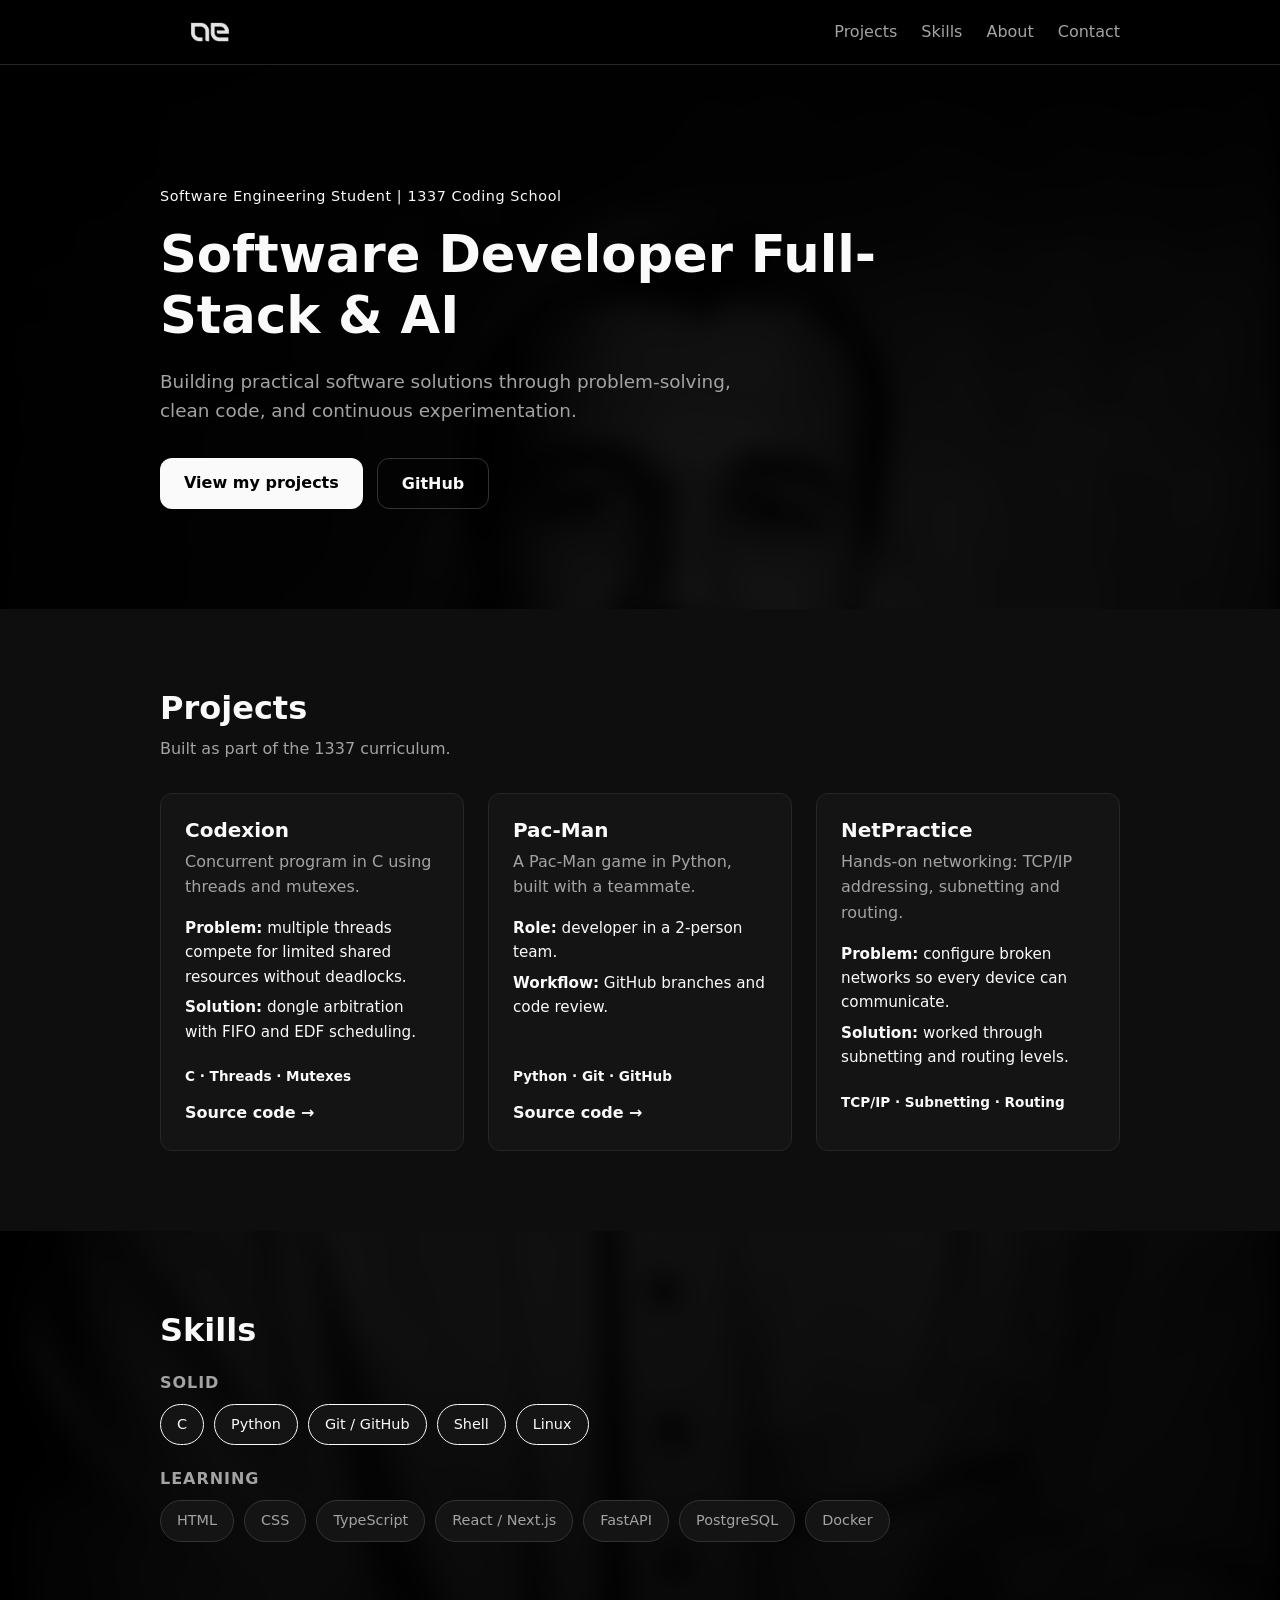
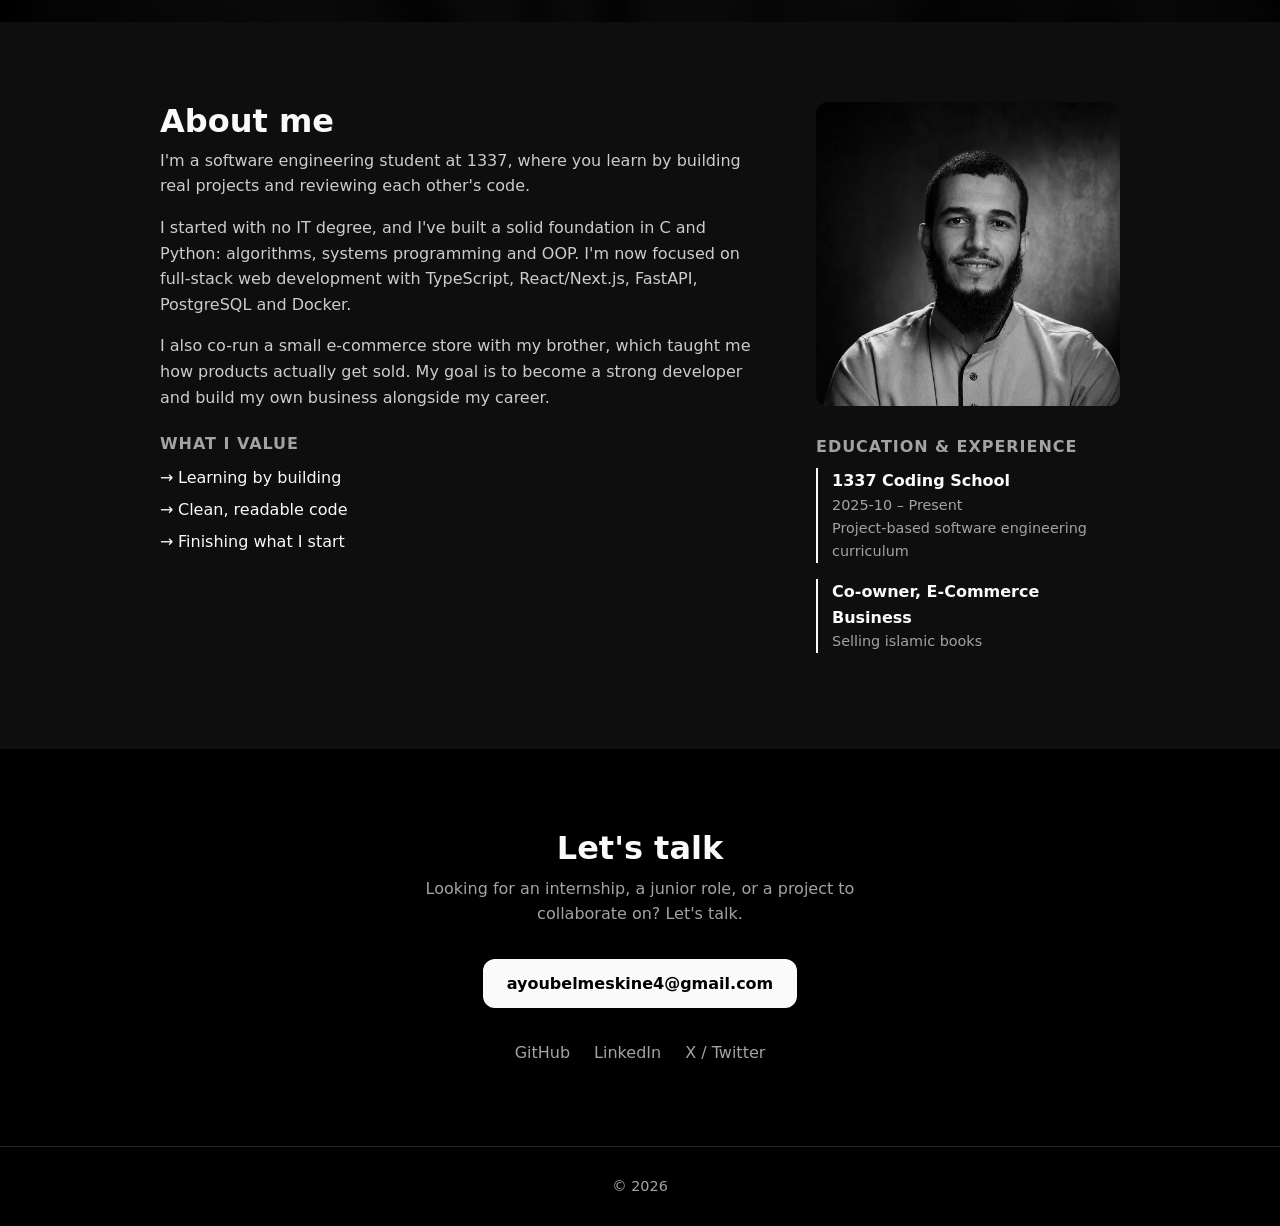
==== index.html @ e161e738 "Rename home.html to index.html" ====
<!DOCTYPE html>
<html lang="en">
<head>
  <meta charset="UTF-8">
  <meta name="viewport" content="width=device-width, initial-scale=1.0">
  <title>Ayoub Elmeskine | Software Engineering Student</title>
  <meta name="description" content="Portfolio of Ayoub Elmeskine, software engineering student at 42 (1337 Benguerir), moving into full-stack web development.">
  <link rel="stylesheet" href="style.css">
</head>
<body>

  <header class="site-header">
    <nav class="nav container">
      <a href="#hero" class="logo">
        <img src="logo.png" alt="Ayoub Elmeskine logo">
      </a>
      <ul class="nav-links">
        <li><a href="#projects">Projects</a></li>
        <li><a href="#skills">Skills</a></li>
        <li><a href="#about">About</a></li>
        <li><a href="#contact">Contact</a></li>
      </ul>
    </nav>
  </header>

  <main>

    <section id="hero" class="hero">
      <div class="container hero-text">
        <p class="eyebrow">Software Engineering Student | 1337 Coding School</p>
        <h1>Software Developer Full-Stack & AI</h1>
        <p class="lead">
          Building practical software solutions
          through problem-solving, clean code, and continuous experimentation.
        </p>
        <div class="buttons">
          <a href="#projects" class="btn btn-primary">View my projects</a>
          <a href="https://github.com/elmeskineayoub" class="btn btn-secondary" target="_blank" rel="noopener">GitHub</a>
        </div>
      </div>
    </section>

    <section id="projects" class="section">
      <div class="container">
        <h2>Projects</h2>
        <p class="section-intro">Built as part of the 1337 curriculum.</p>

        <div class="cards">

          <article class="card">
            <h3>Codexion</h3>
            <p class="tagline">Concurrent program in C using threads and mutexes.</p>
            <ul class="card-list">
              <li><strong>Problem:</strong> multiple threads compete for limited shared resources without deadlocks.</li>
              <li><strong>Solution:</strong> dongle arbitration with FIFO and EDF scheduling.</li>
            </ul>
            <p class="tech">C · Threads · Mutexes</p>
            <a href="https://github.com/elmeskineayoub" class="card-link" target="_blank" rel="noopener">Source code →</a>
          </article>

          <article class="card">
            <h3>Pac-Man</h3>
            <p class="tagline">A Pac-Man game in Python, built with a teammate.</p>
            <ul class="card-list">
              <li><strong>Role:</strong> developer in a 2-person team.</li>
              <li><strong>Workflow:</strong> GitHub branches and code review.</li>
            </ul>
            <p class="tech">Python · Git · GitHub</p>
            <a href="https://github.com/elmeskineayoub" class="card-link" target="_blank" rel="noopener">Source code →</a>
          </article>

          <article class="card">
            <h3>NetPractice</h3>
            <p class="tagline">Hands-on networking: TCP/IP addressing, subnetting and routing.</p>
            <ul class="card-list">
              <li><strong>Problem:</strong> configure broken networks so every device can communicate.</li>
              <li><strong>Solution:</strong> worked through subnetting and routing levels.</li>
            </ul>
            <p class="tech">TCP/IP · Subnetting · Routing</p>
          </article>

        </div>
      </div>
    </section>

    <section id="skills" class="section">
      <div class="container">
        <h2>Skills</h2>

        <h3 class="skills-title">Solid</h3>
        <ul class="pills">
          <li>C</li>
          <li>Python</li>
          <li>Git / GitHub</li>
          <li>Shell</li>
          <li>Linux</li>
        </ul>

        <h3 class="skills-title">Learning</h3>
        <ul class="pills pills-learning">
          <li>HTML</li>
          <li>CSS</li>
          <li>TypeScript</li>
          <li>React / Next.js</li>
          <li>FastAPI</li>
          <li>PostgreSQL</li>
          <li>Docker</li>
        </ul>
      </div>
    </section>

    <section id="about" class="section">
      <div class="container about">
        <div class="about-text">
          <h2>About me</h2>
          <p>
            I'm a software engineering student at 1337, where you
            learn by building real projects and reviewing each other's code.
          </p>
          <p>
            I started with no IT degree, and I've built a solid foundation in C and
            Python: algorithms, systems programming and OOP. I'm now focused on
            full-stack web development with TypeScript, React/Next.js, FastAPI,
            PostgreSQL and Docker.
          </p>
          <p>
            I also co-run a small e-commerce store with my brother, which taught me how
            products actually get sold. My goal is to become a strong developer and
            build my own business alongside my career.
          </p>

          <h3 class="skills-title">What I value</h3>
          <ul class="values">
            <li>Learning by building</li>
            <li>Clean, readable code</li>
            <li>Finishing what I start</li>
          </ul>
        </div>

        <div class="about-side">
          <img src="mine.png" alt="Ayoub Elmeskine" class="photo">

          <h3 class="skills-title">Education &amp; experience</h3>
          <ul class="timeline">
            <li>
              <strong>1337 Coding School</strong>
              <span>2025-10 – Present</span>
              <span>Project-based software engineering curriculum</span>
            </li>
            <li>
              <strong>Co-owner, E-Commerce Business</strong>
              <span>Selling islamic books</span>
            </li>
          </ul>
        </div>
      </div>
    </section>

    <section id="contact" class="section contact">
      <div class="container">
        <h2>Let's talk</h2>
        <p class="section-intro">
          Looking for an internship, a junior role, or a project to collaborate on?
          Let's talk.
        </p>
        <a href="mailto:ayoubelmeskine4@gmail.com" class="btn btn-primary">ayoubelmeskine4@gmail.com</a>

        <ul class="socials">
          <li><a href="https://github.com/elmeskineayoub" target="_blank" rel="noopener">GitHub</a></li>
          <li><a href="https://www.linkedin.com/in/ayoubelmeskine/" target="_blank" rel="noopener">LinkedIn</a></li>
          <li><a href="https://x.com/ayoub_elmeskine" target="_blank" rel="noopener">X / Twitter</a></li>
        </ul>
      </div>
    </section>

  </main>

  <footer class="site-footer">
    <div class="container">
      <p>&copy; 2026</p>
    </div>
  </footer>

</body>
</html>
---- style.css ----
/* ============ VARIABLES ============
   Change the colors here and the whole site updates. */
:root {
  --bg: #000000;        /* black */
  --card: #141414;      /* dark gray */
  --border: #262626;    /* gray border */
  --text: #fafafa;      /* white */
  --muted: #a3a3a3;     /* mid gray */
  --accent: #fafafa;    /* white */
  --accent-dark: #d4d4d4; /* light gray */
  --radius: 12px;
  --max-width: 1000px;
}

/* ============ RESET & BASE ============ */
* {
  box-sizing: border-box;
  margin: 0;
  padding: 0;
}

html {
  scroll-behavior: smooth;
}

body {
  font-family: system-ui, -apple-system, "Segoe UI", Roboto, sans-serif;
  background: var(--bg);
  color: var(--text);
  line-height: 1.6;
}

a {
  color: inherit;
  text-decoration: none;
}

ul {
  list-style: none;
}

h1, h2, h3 {
  line-height: 1.2;
}

h2 {
  font-size: 2rem;
  margin-bottom: 0.5rem;
}

/* Centers content and limits its width */
.container {
  max-width: var(--max-width);
  margin: 0 auto;
  padding: 0 20px;
}

.section {
  padding: 80px 0;
}

.section-intro {
  color: var(--muted);
  margin-bottom: 2rem;
}

/* ============ NAV ============ */
.site-header {
  position: sticky;
  top: 0;
  z-index: 10;
  background: rgba(0, 0, 0, 0.9);
  backdrop-filter: blur(8px);
  border-bottom: 1px solid var(--border);
}

.nav {
  display: flex;
  justify-content: space-between;
  align-items: center;
  height: 64px;
}

.logo {
  font-weight: 700;
  font-size: 1.1rem;
  color: var(--accent);
}

.nav-links {
  display: flex;
  gap: 24px;
}

.nav-links a {
  color: var(--muted);
  transition: color 0.2s;
}

.nav-links a:hover {
  color: var(--text);
}

/* ============ HERO ============ */
.hero {
  padding: 120px 0 100px;
}

/* ============ BLURRED PHOTO BACKGROUND (black sections) ============
   Shared by the hero, skills and contact sections. The image uses
   background-attachment: fixed so it stays anchored to the viewport —
   scrolling "moves through" the same photo across every black section. */
#hero,
#skills,
#contact {
  position: relative;
  overflow: hidden;
}

#hero::before,
#skills::before,
#contact::before {
  content: "";
  position: absolute;
  inset: -40px;   /* bleed past the edges so the blur has no faded border */
  background: url("mine.png") center top / cover no-repeat fixed;
  filter: blur(12px) grayscale(100%);
  opacity: 0.35;
  z-index: 0;
}

/* Dark overlay so text stays readable over the image */
#hero::after,
#skills::after,
#contact::after {
  content: "";
  position: absolute;
  inset: 0;
  background: rgba(0, 0, 0, 0.7);
  z-index: 0;
}

/* Keep each section's content above the background layers */
#hero > .container,
#skills > .container,
#contact > .container {
  position: relative;
  z-index: 1;
}

.eyebrow {
  color: var(--accent);
  font-size: 0.9rem;
  letter-spacing: 0.04em;
  margin-bottom: 1rem;
}

.hero h1 {
  font-size: clamp(2rem, 5vw, 3.2rem);
  max-width: 800px;
  margin-bottom: 1.25rem;
}

.lead {
  color: var(--muted);
  font-size: 1.15rem;
  max-width: 600px;
  margin-bottom: 2rem;
}

.buttons {
  display: flex;
  gap: 14px;
  flex-wrap: wrap;
}

/* ============ BUTTONS ============ */
.btn {
  display: inline-block;
  padding: 12px 24px;
  border-radius: var(--radius);
  font-weight: 600;
  transition: transform 0.2s, background 0.2s;
}

.btn:hover {
  transform: translateY(-2px);
}

.btn-primary {
  background: var(--accent);
  color: #000000;
}

.btn-primary:hover {
  background: var(--accent-dark);
}

.btn-secondary {
  border: 1px solid #333333;
  color: var(--text);
}

.btn-secondary:hover {
  border-color: var(--accent);
}

/* ============ ALTERNATING SECTION BACKGROUNDS ============
   Sections alternate #000000 / #222222 in order:
   Hero (black) → Projects (gray) → Skills (black) → About (gray) → Contact (black) */
#projects { background: #0e0e0e; }
#skills  { background: #000000; }
#about   { background: #0e0e0e; }
#contact { background: #000000; }

/* ============ PROJECT CARDS (CSS Grid) ============ */
.cards {
  display: grid;
  grid-template-columns: repeat(auto-fit, minmax(280px, 1fr));
  gap: 24px;
}

.card {
  background: var(--card);
  border: 1px solid var(--border);
  border-radius: var(--radius);
  padding: 24px;
  display: flex;
  flex-direction: column;
  transition: transform 0.2s, border-color 0.2s;
}

.card:hover {
  transform: translateY(-4px);
  border-color: var(--accent);
}

.card h3 {
  font-size: 1.25rem;
  margin-bottom: 0.4rem;
}

.tagline {
  color: var(--muted);
  margin-bottom: 1rem;
}

.card-list {
  margin-bottom: 1rem;
  font-size: 0.95rem;
}

.card-list li {
  margin-bottom: 0.4rem;
}

.tech {
  margin-top: auto;
  color: var(--accent);
  font-size: 0.85rem;
  font-weight: 600;
  margin-bottom: 0.75rem;
}

.card-link {
  color: var(--text);
  font-weight: 600;
}

.card-link:hover {
  color: var(--accent);
}

/* ============ SKILLS (Flexbox pills) ============ */
.skills-title {
  font-size: 1rem;
  color: var(--muted);
  text-transform: uppercase;
  letter-spacing: 0.06em;
  margin: 1.5rem 0 0.75rem;
}

.pills {
  display: flex;
  flex-wrap: wrap;
  gap: 10px;
}

.pills li {
  background: var(--card);
  border: 1px solid var(--accent);
  color: var(--text);
  padding: 8px 16px;
  border-radius: 999px;
  font-size: 0.9rem;
}

.pills-learning li {
  border-color: #333333;
  color: var(--muted);
}

/* ============ ABOUT (two columns) ============ */
.about {
  display: grid;
  grid-template-columns: 2fr 1fr;
  gap: 48px;
}

.about-text p {
  margin-bottom: 1rem;
  color: #cccccc;
}

.values li {
  padding-left: 18px;
  position: relative;
  margin-bottom: 0.4rem;
}

.values li::before {
  content: "→";
  color: var(--accent);
  position: absolute;
  left: 0;
}

.photo {
  width: 100%;
  aspect-ratio: 1 / 1;
  object-fit: cover;
  object-position: top;   /* shows the top of the image so your face is visible */
  border-radius: var(--radius);
}

.timeline li {
  display: flex;
  flex-direction: column;
  margin-bottom: 1rem;
  padding-left: 14px;
  border-left: 2px solid var(--accent);
}

.timeline span {
  color: var(--muted);
  font-size: 0.9rem;
}

/* ============ CONTACT ============ */
.contact {
  text-align: center;
}

.contact .section-intro {
  max-width: 520px;
  margin-left: auto;
  margin-right: auto;
}

.socials {
  display: flex;
  justify-content: center;
  gap: 24px;
  margin-top: 2rem;
}

.socials a {
  color: var(--muted);
  transition: color 0.2s;
}

.socials a:hover {
  color: var(--accent);
}

/* ============ FOOTER ============ */
.site-footer {
  padding: 28px 0;
  text-align: center;
  color: var(--muted);
  font-size: 0.9rem;
  border-top: 1px solid var(--border);
}

/* ============ MOBILE ============ */
@media (max-width: 700px) {
  .section {
    padding: 56px 0;
  }

  .hero {
    padding: 72px 0 64px;
  }

  .nav-links {
    gap: 14px;
    font-size: 0.9rem;
  }

  .about {
    grid-template-columns: 1fr;
    gap: 32px;
  }
}

.logo img {
  height: 100px;   /* nav is 64px tall, so 36-44px fits well */
  width: auto;    /* keeps the proportions, no stretching */
  display: block; /* removes the small gap under inline images */
}
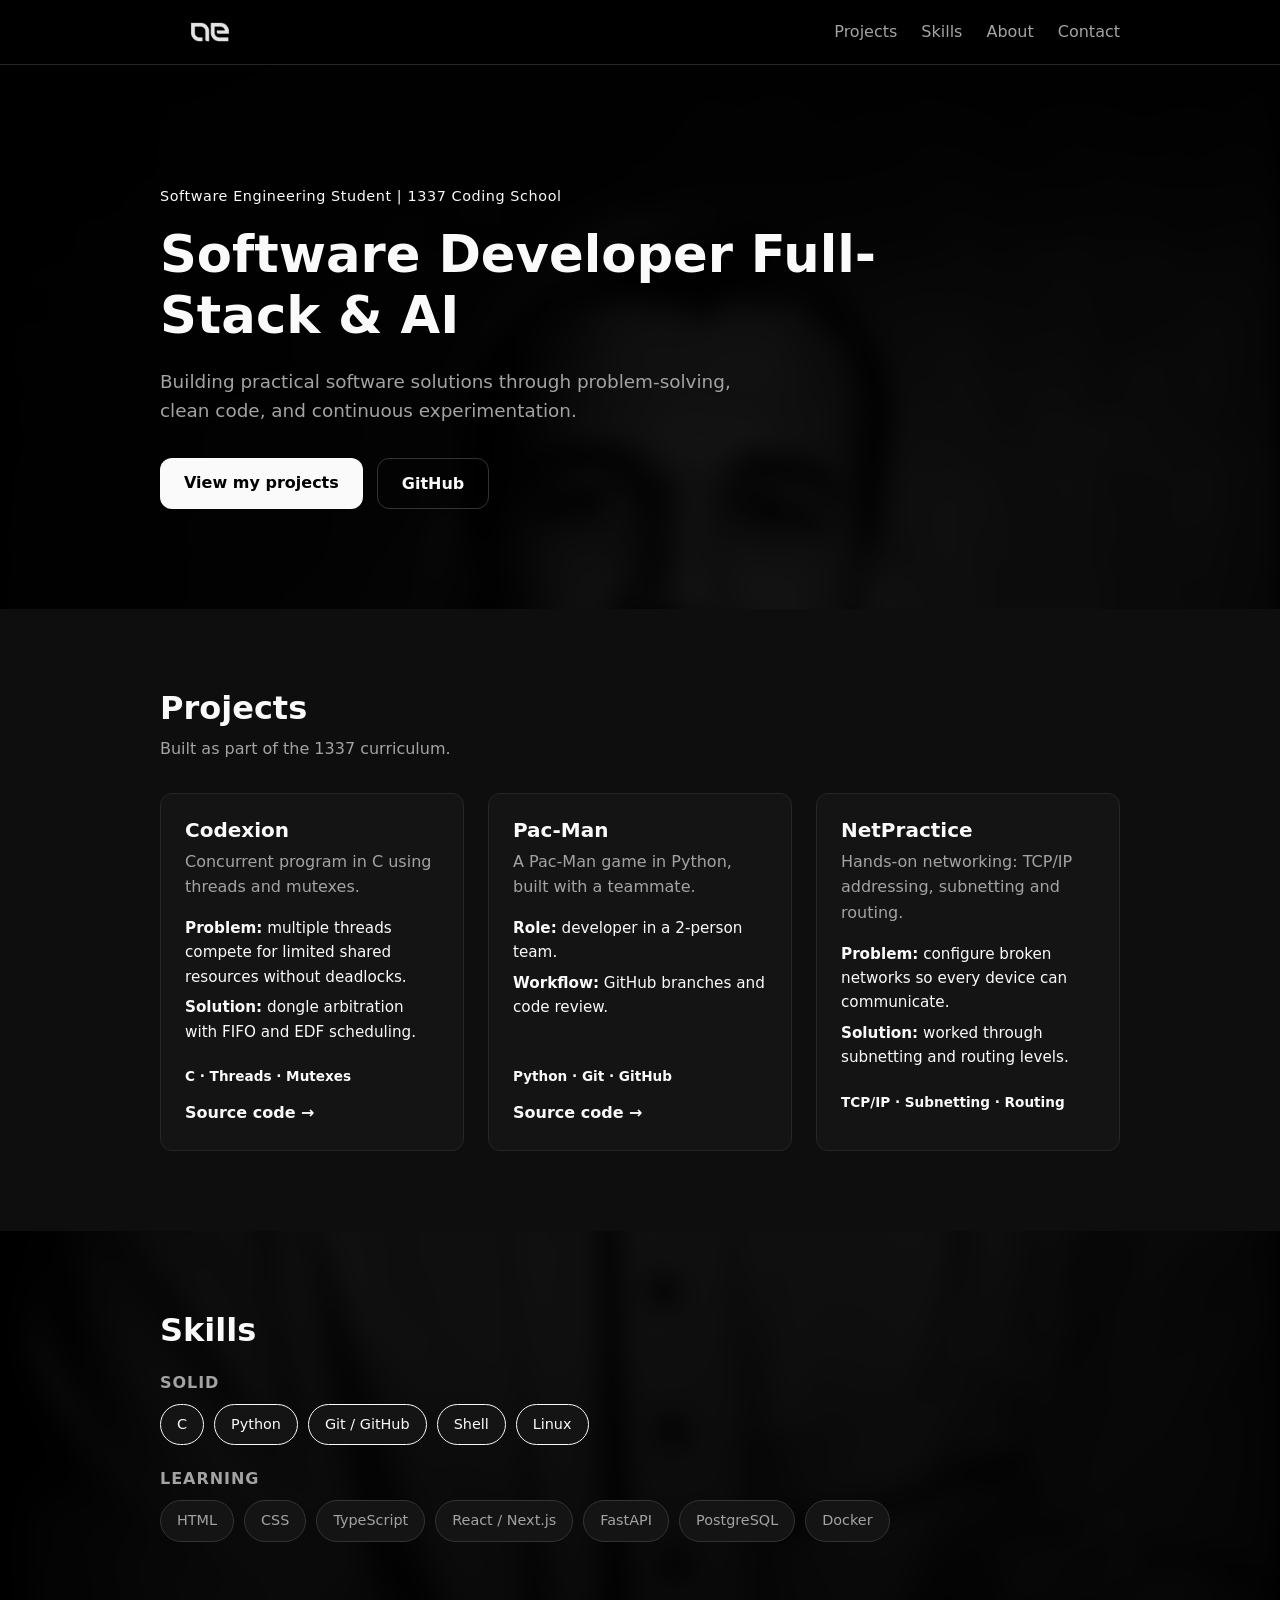
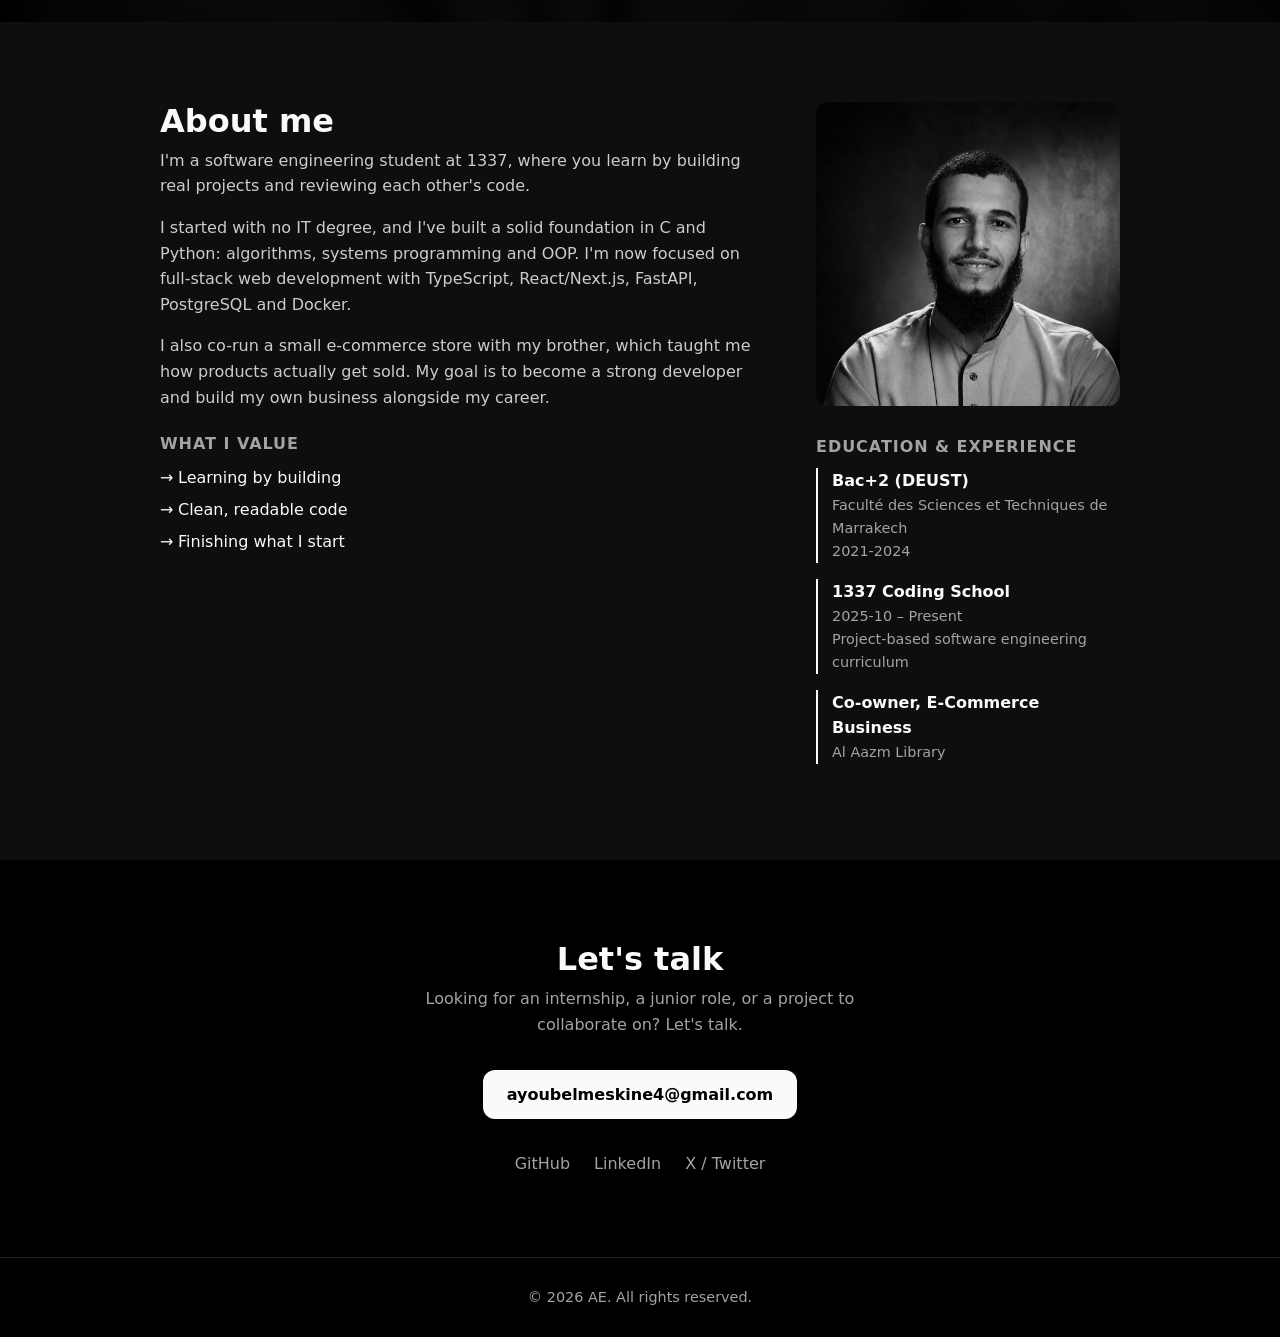
==== commit a3fa0c1a: "a" ====
--- a/index.html
+++ b/index.html
@@ -143,13 +143,18 @@
           <h3 class="skills-title">Education &amp; experience</h3>
           <ul class="timeline">
             <li>
+              <strong>Bac+2 (DEUST)</strong>
+              <span>Faculté des Sciences et Techniques de Marrakech</span>
+              <span>2021-2024</span>
+            </li>
+            <li>
               <strong>1337 Coding School</strong>
               <span>2025-10 – Present</span>
               <span>Project-based software engineering curriculum</span>
             </li>
             <li>
               <strong>Co-owner, E-Commerce Business</strong>
-              <span>Selling islamic books</span>
+              <span>Al Aazm Library</span>
             </li>
           </ul>
         </div>
@@ -177,7 +182,7 @@
 
   <footer class="site-footer">
     <div class="container">
-      <p>&copy; 2026</p>
+      <p>&copy; 2026 AE. All rights reserved.</p>
     </div>
   </footer>
 
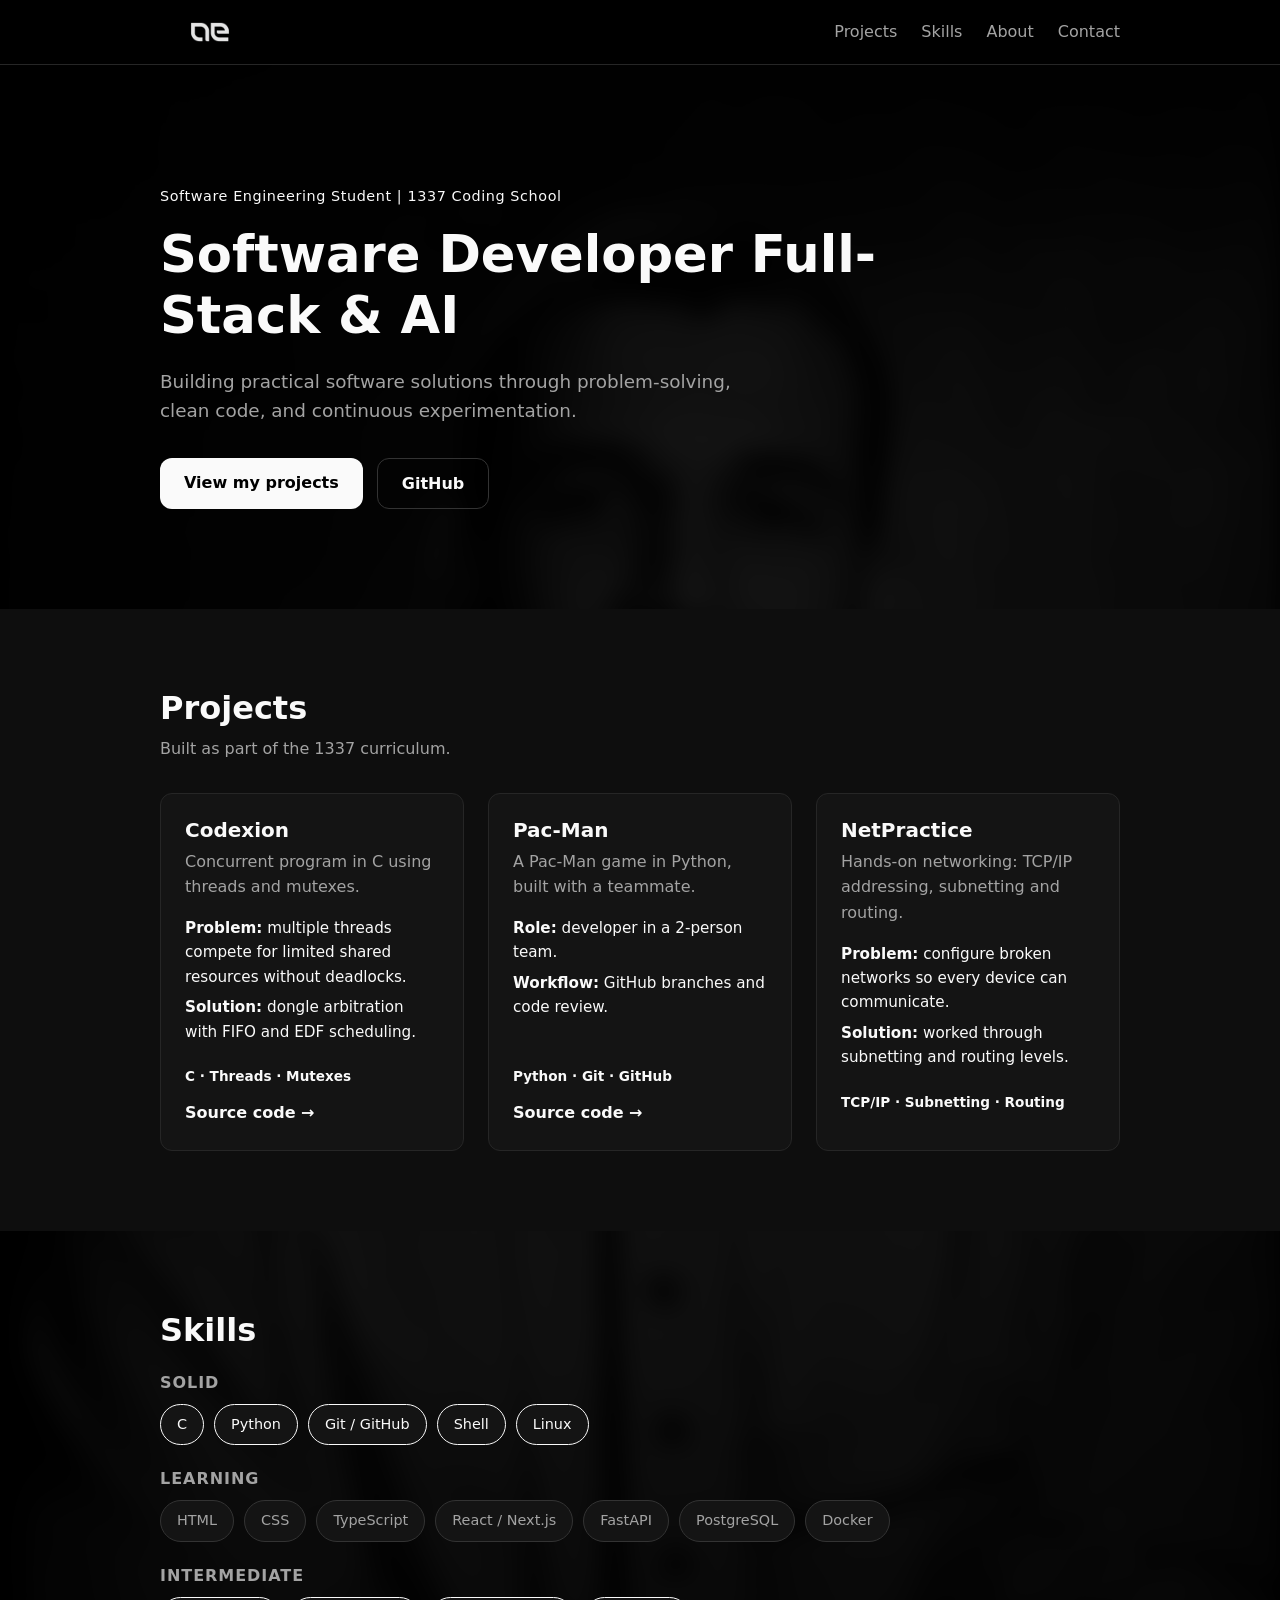
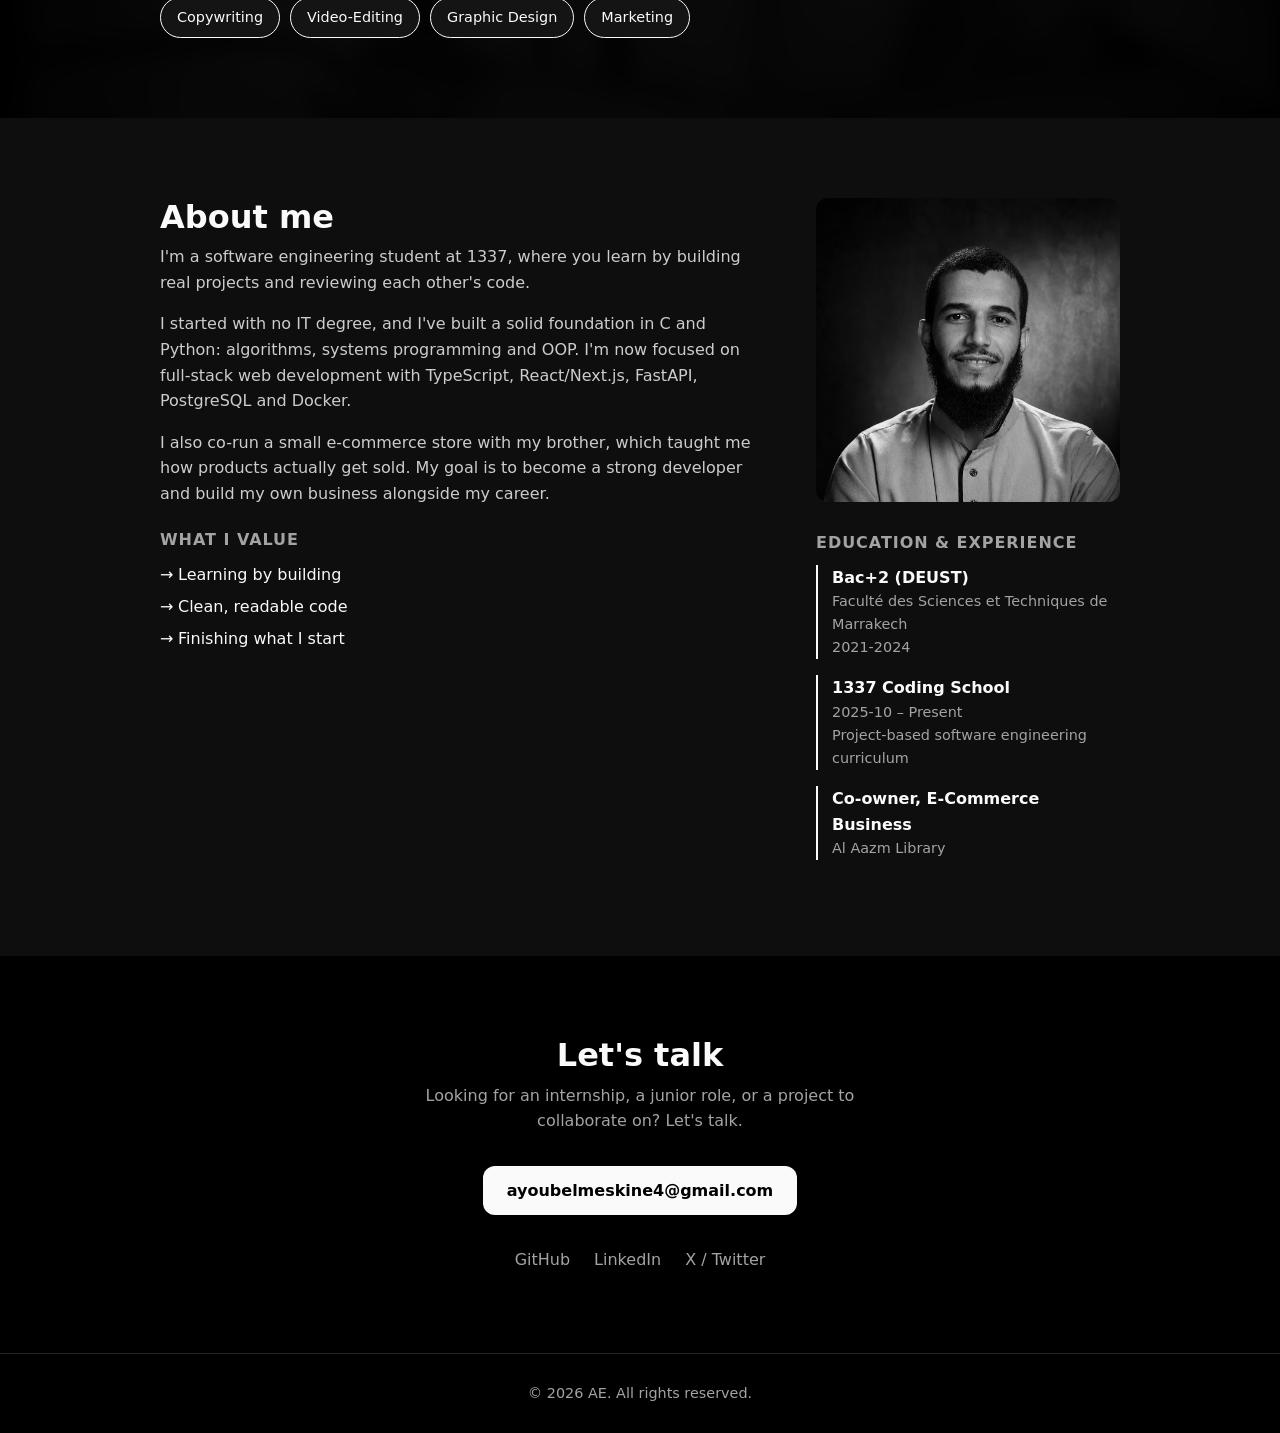
==== commit 4afff718: "a" ====
--- a/index.html
+++ b/index.html
@@ -106,6 +106,14 @@
           <li>PostgreSQL</li>
           <li>Docker</li>
         </ul>
+
+        <h3 class="skills-title">Intermediate</h3>
+        <ul class="pills pills-intermediate">
+          <li>Copywriting</li>
+          <li>Video-Editing</li>
+          <li>Graphic Design</li>
+          <li>Marketing</li>
+        </ul>
       </div>
     </section>
 
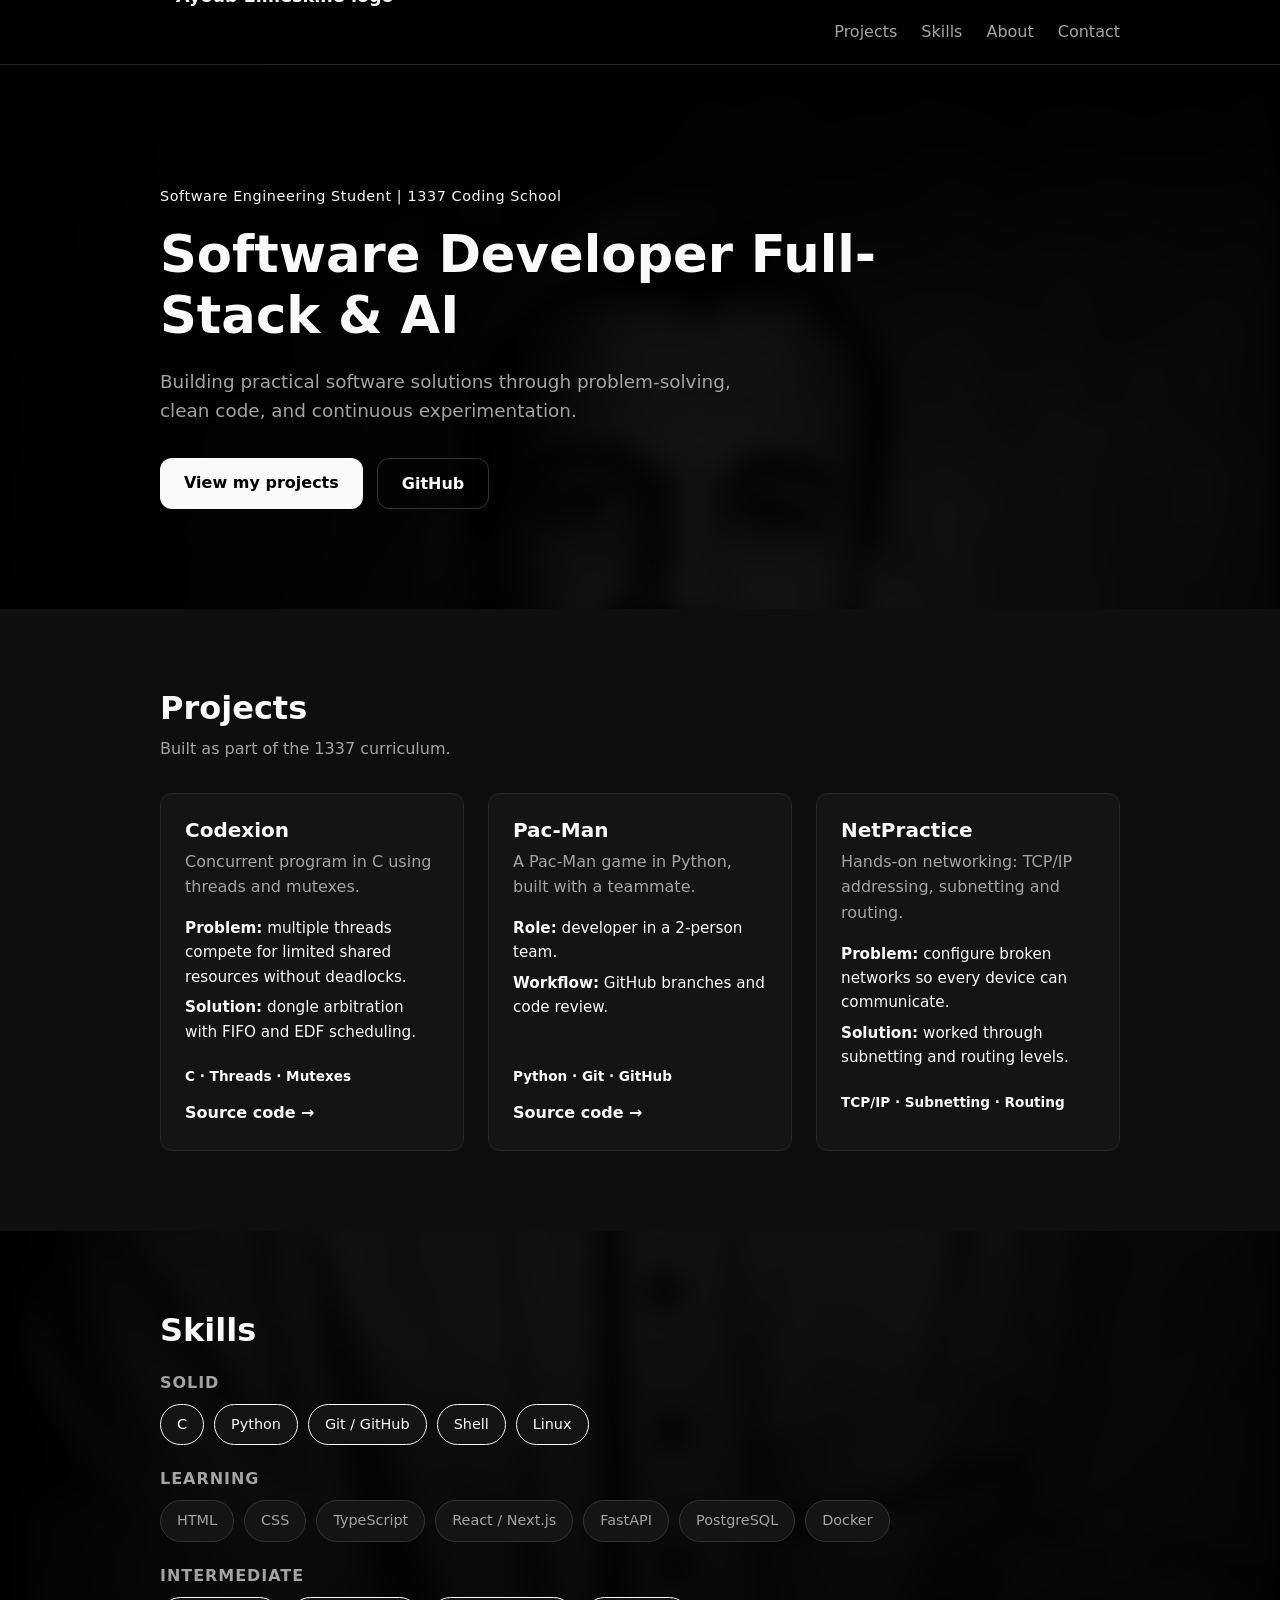
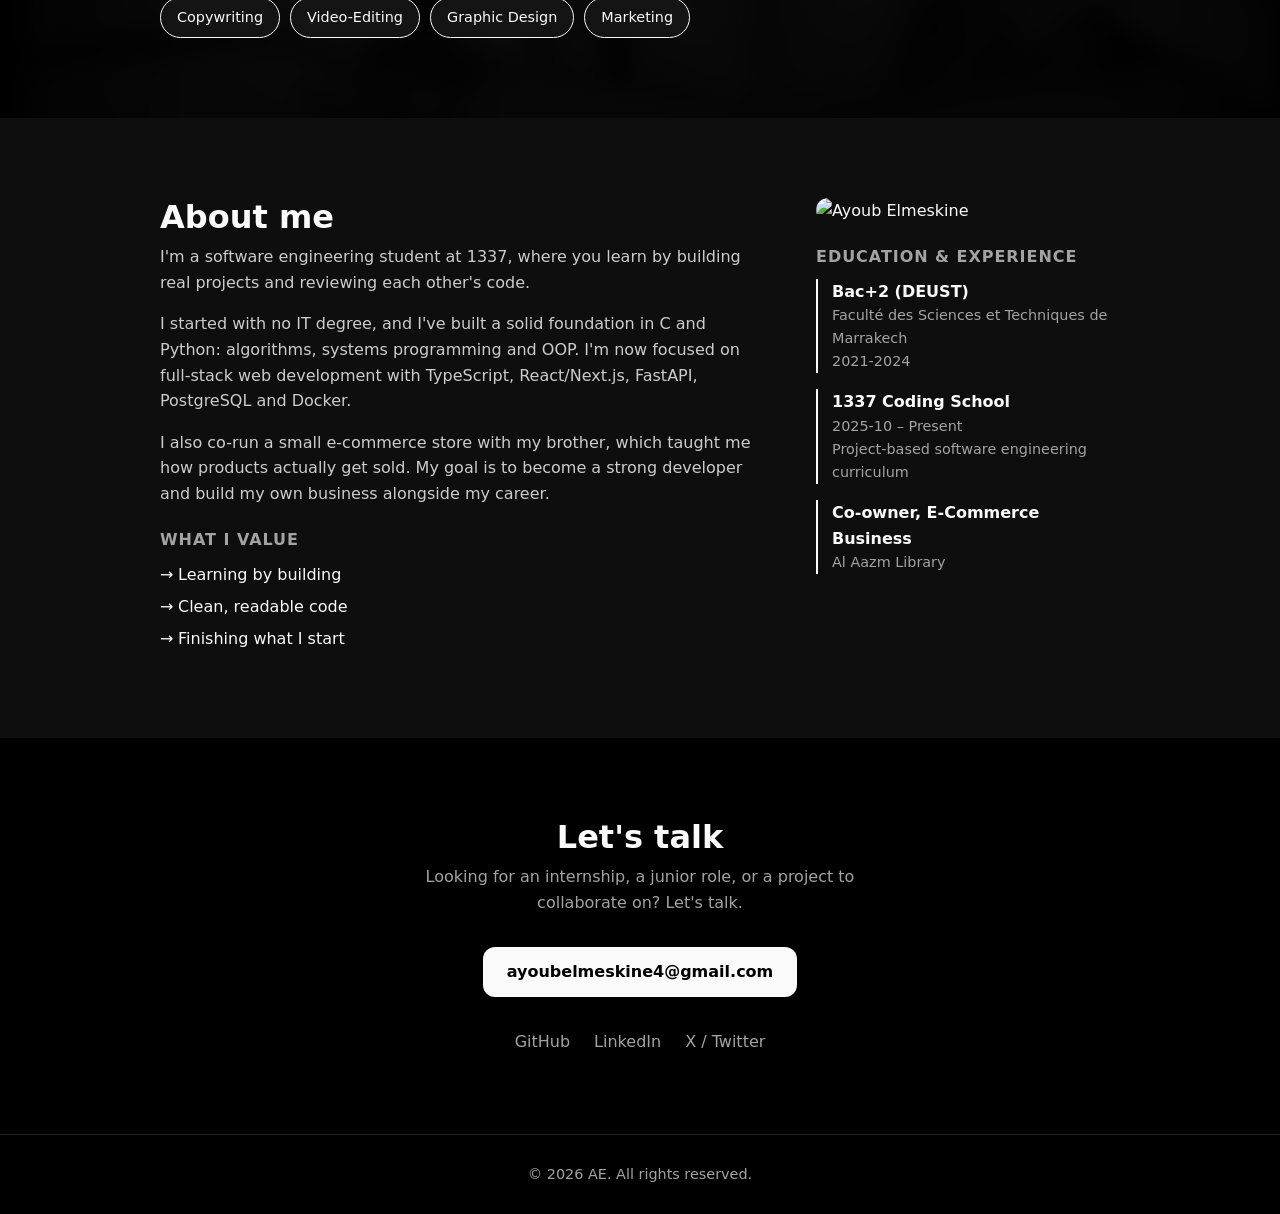
==== commit 6c3ee83b: "a" ====
--- a/index.html
+++ b/index.html
@@ -12,7 +12,7 @@
   <header class="site-header">
     <nav class="nav container">
       <a href="#hero" class="logo">
-        <img src="logo.png" alt="Ayoub Elmeskine logo">
+        <img src="/home/ayoub/my_portfolio/src/logo.png" alt="Ayoub Elmeskine logo">
       </a>
       <ul class="nav-links">
         <li><a href="#projects">Projects</a></li>
@@ -146,7 +146,7 @@
         </div>
 
         <div class="about-side">
-          <img src="mine.png" alt="Ayoub Elmeskine" class="photo">
+          <img src="/home/ayoub/my_portfolio/src/mine.png" alt="Ayoub Elmeskine" class="photo">
 
           <h3 class="skills-title">Education &amp; experience</h3>
           <ul class="timeline">
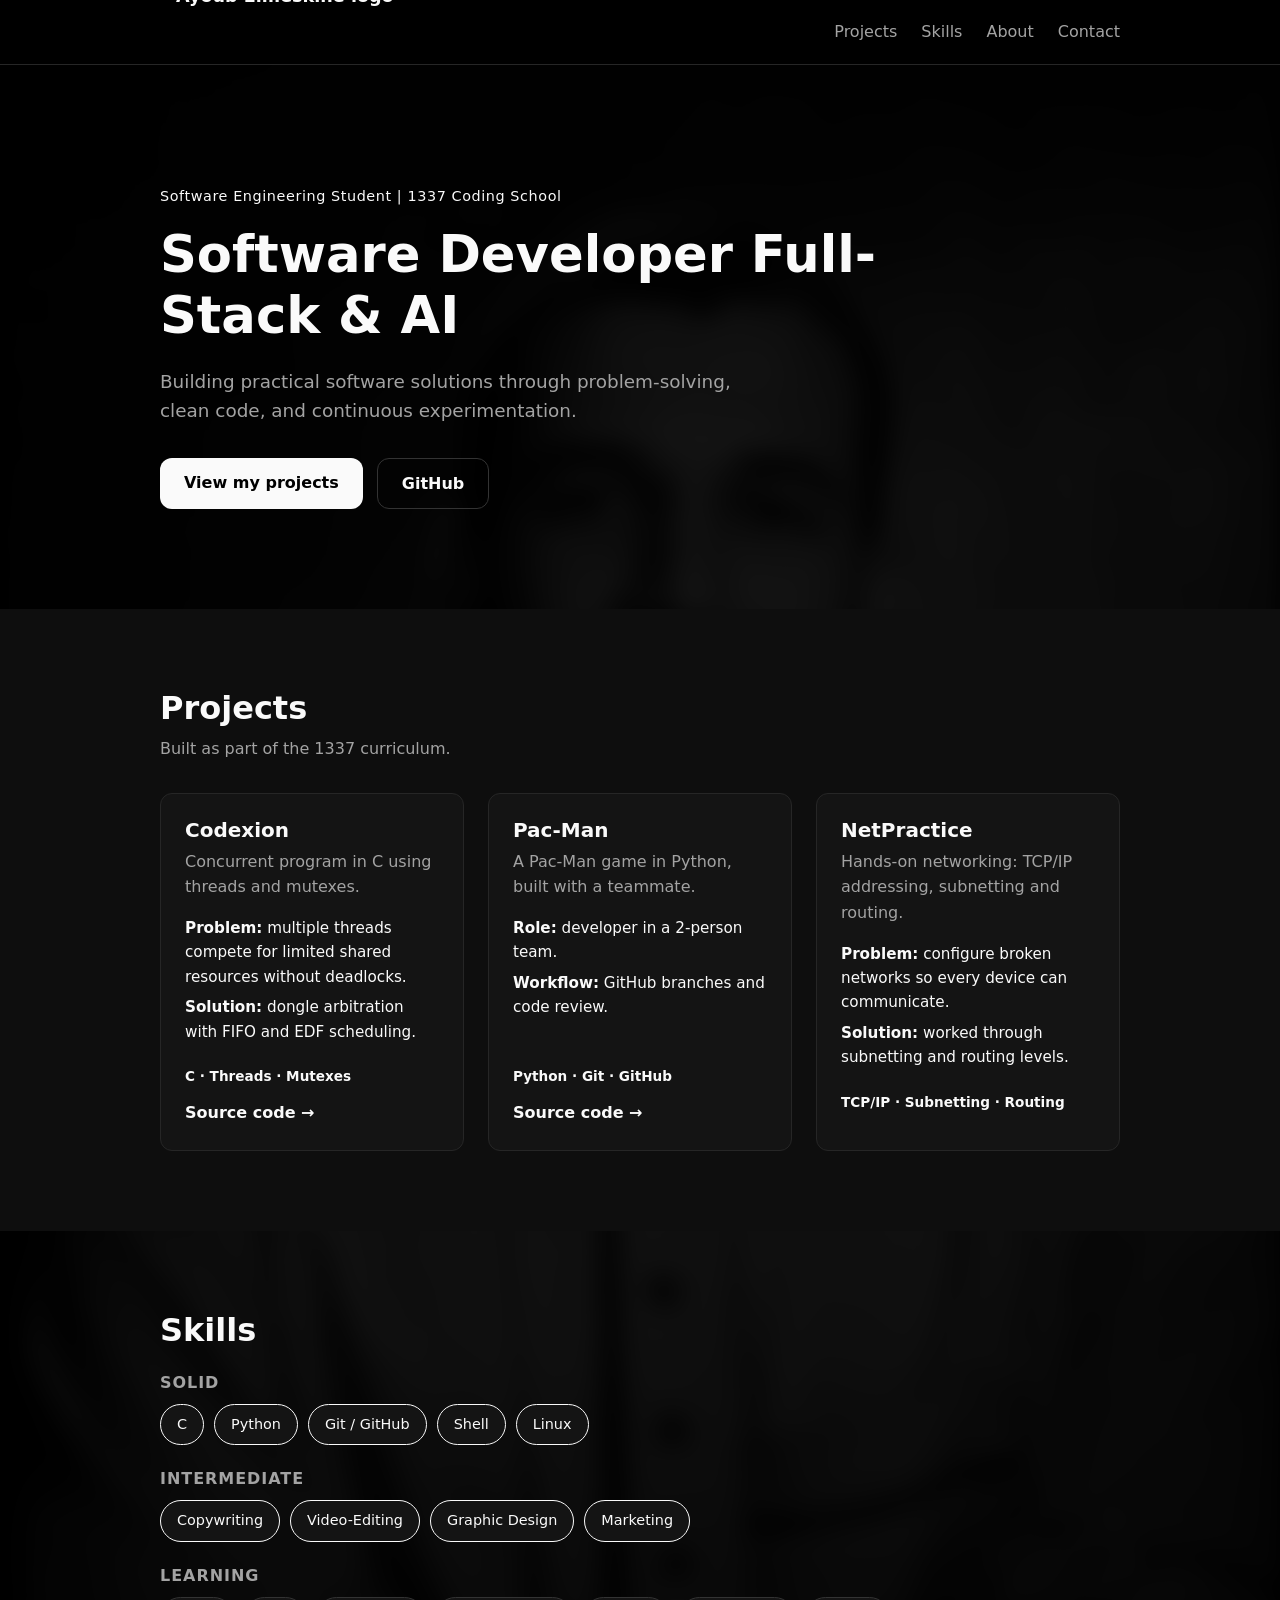
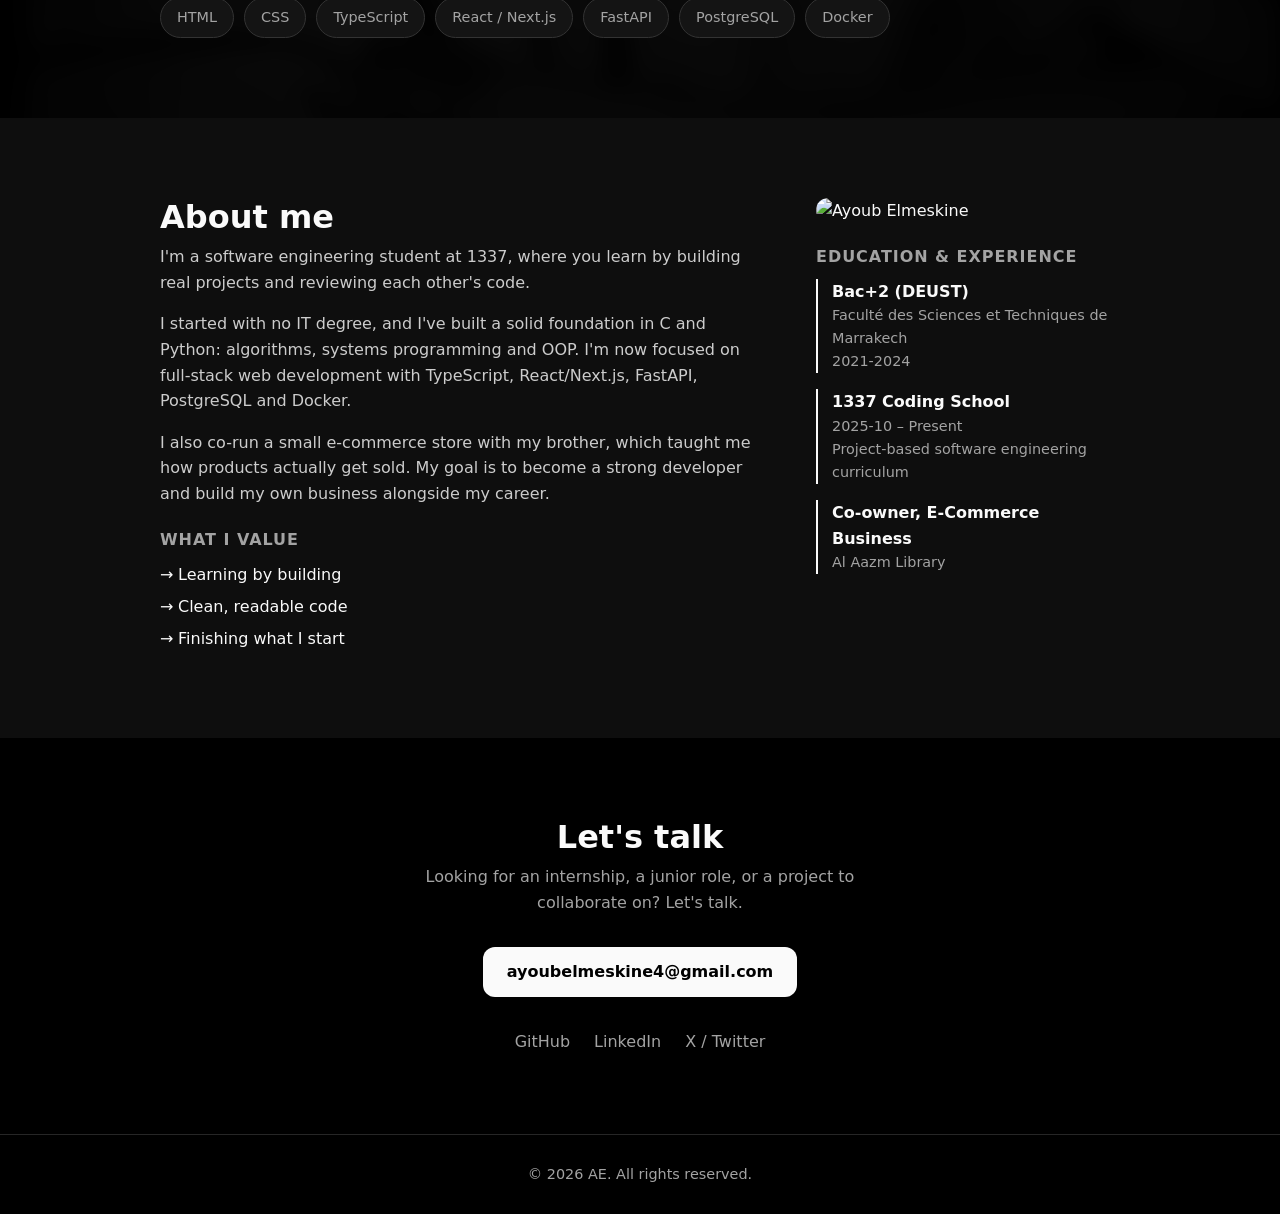
==== commit 50d27fe1: "a" ====
--- a/index.html
+++ b/index.html
@@ -96,6 +96,14 @@
           <li>Linux</li>
         </ul>
 
+        <h3 class="skills-title">Intermediate</h3>
+        <ul class="pills pills-intermediate">
+          <li>Copywriting</li>
+          <li>Video-Editing</li>
+          <li>Graphic Design</li>
+          <li>Marketing</li>
+        </ul>
+
         <h3 class="skills-title">Learning</h3>
         <ul class="pills pills-learning">
           <li>HTML</li>
@@ -107,13 +115,6 @@
           <li>Docker</li>
         </ul>
 
-        <h3 class="skills-title">Intermediate</h3>
-        <ul class="pills pills-intermediate">
-          <li>Copywriting</li>
-          <li>Video-Editing</li>
-          <li>Graphic Design</li>
-          <li>Marketing</li>
-        </ul>
       </div>
     </section>
 
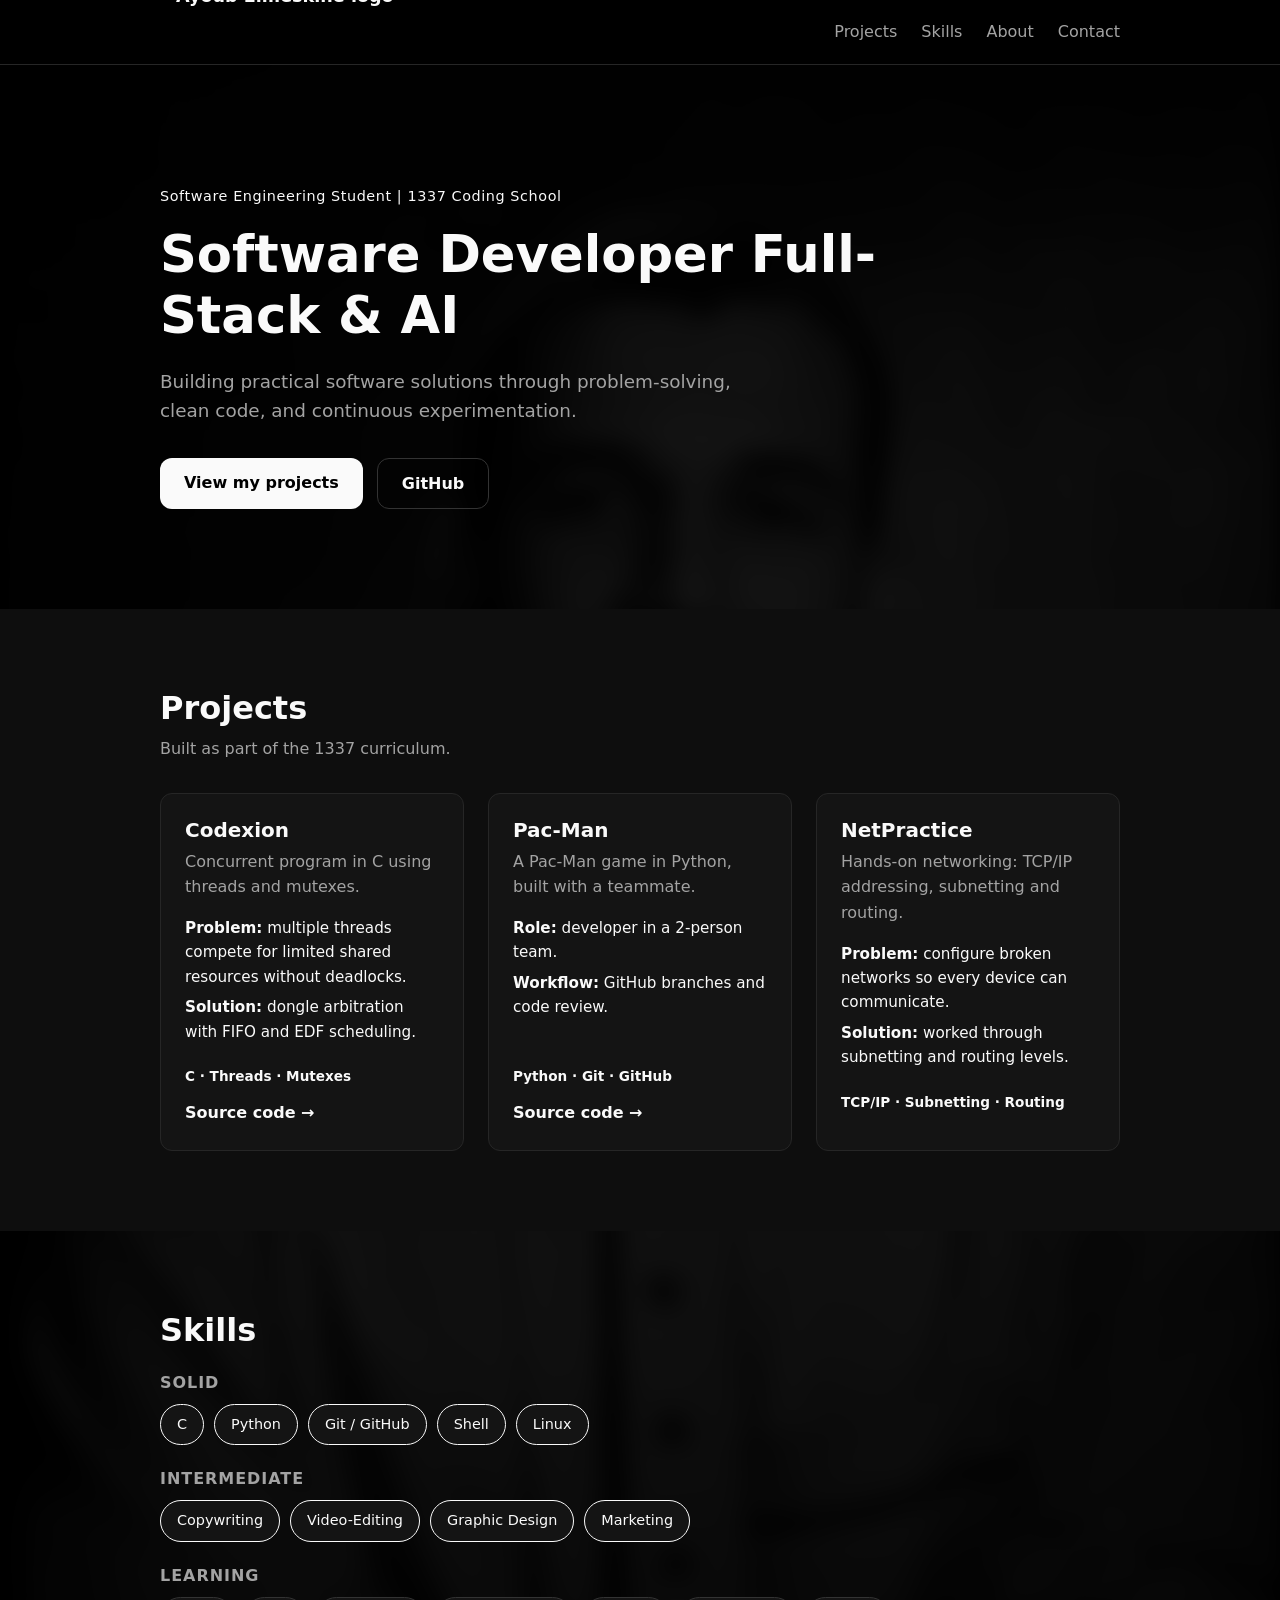
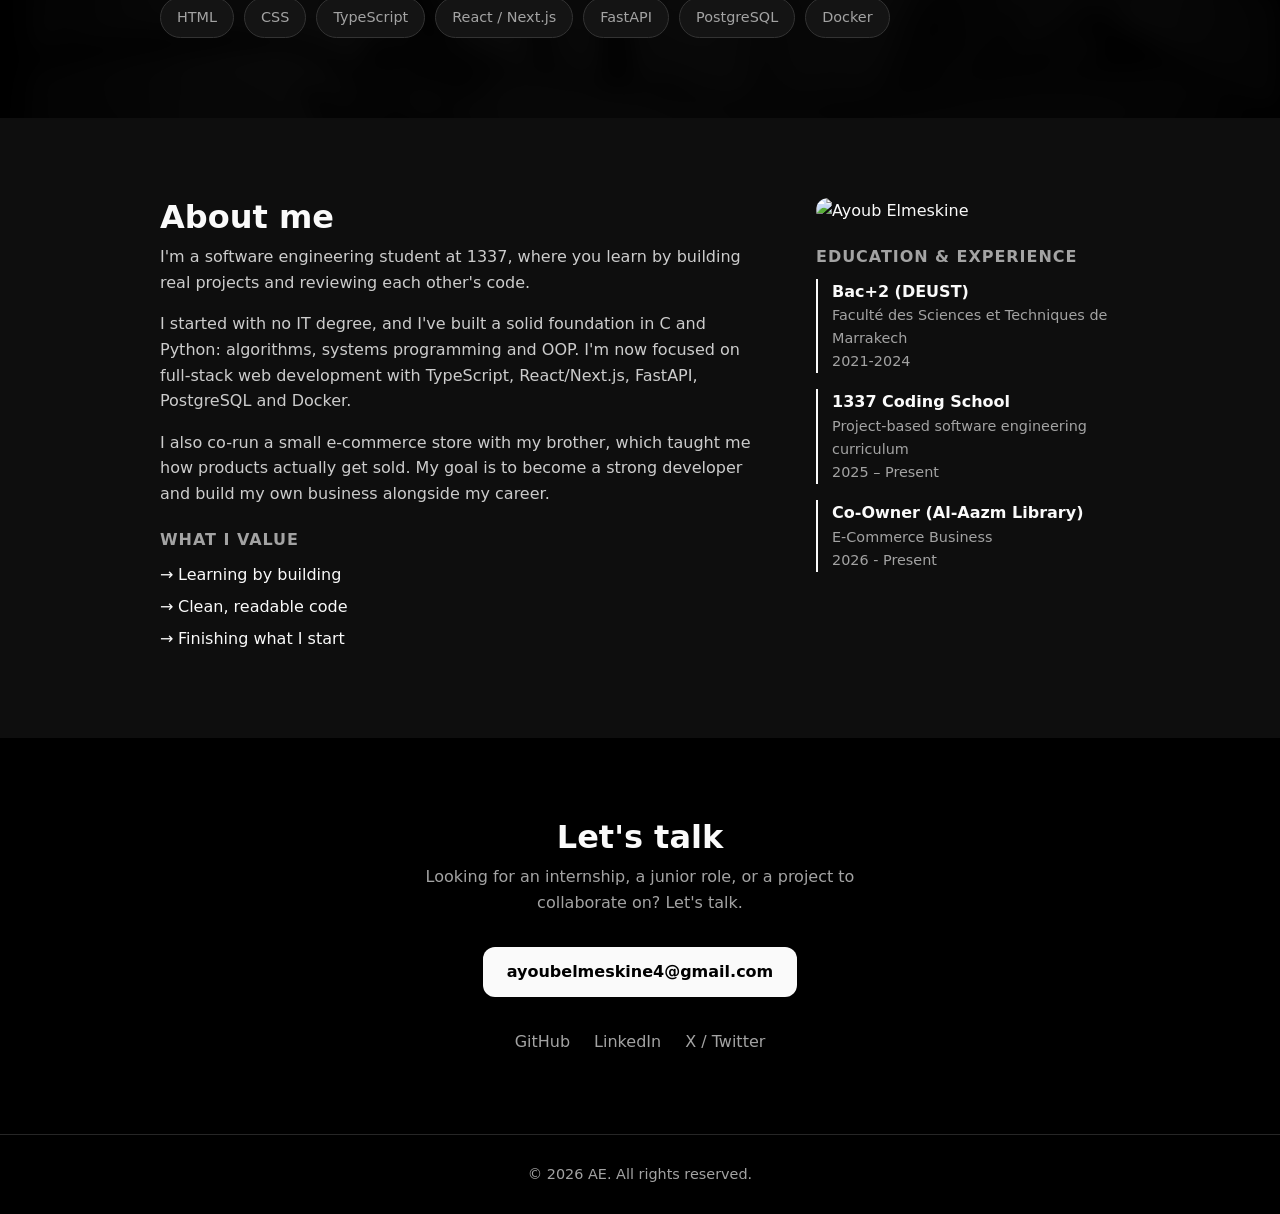
==== commit a306d372: "a" ====
--- a/index.html
+++ b/index.html
@@ -158,12 +158,12 @@
             </li>
             <li>
               <strong>1337 Coding School</strong>
-              <span>2025-10 – Present</span>
               <span>Project-based software engineering curriculum</span>
+              <span>2025 – Present</span>
             </li>
             <li>
-              <strong>Co-owner, E-Commerce Business</strong>
-              <span>Al Aazm Library</span>
+              <strong>Co-Owner (Al-Aazm Library)</strong>
+              <span>E-Commerce Business<br>2026 - Present</br></span>
             </li>
           </ul>
         </div>
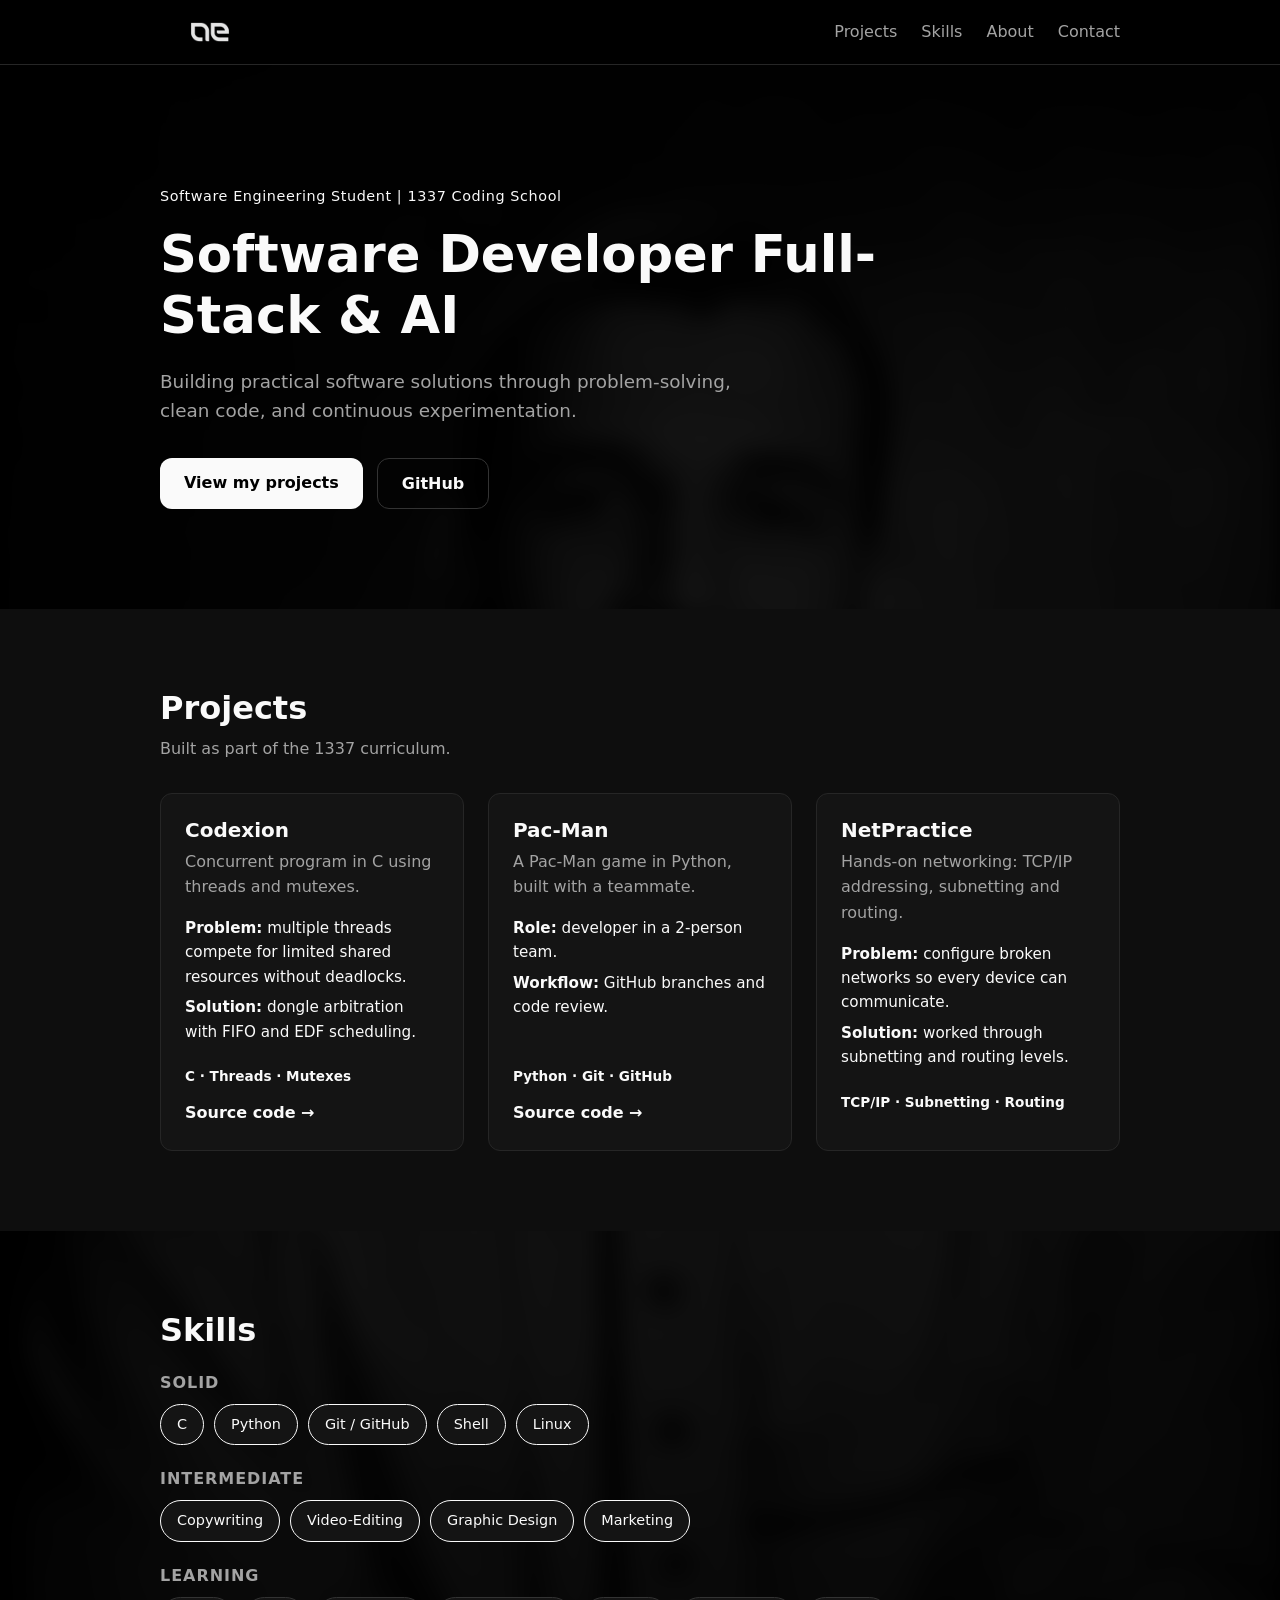
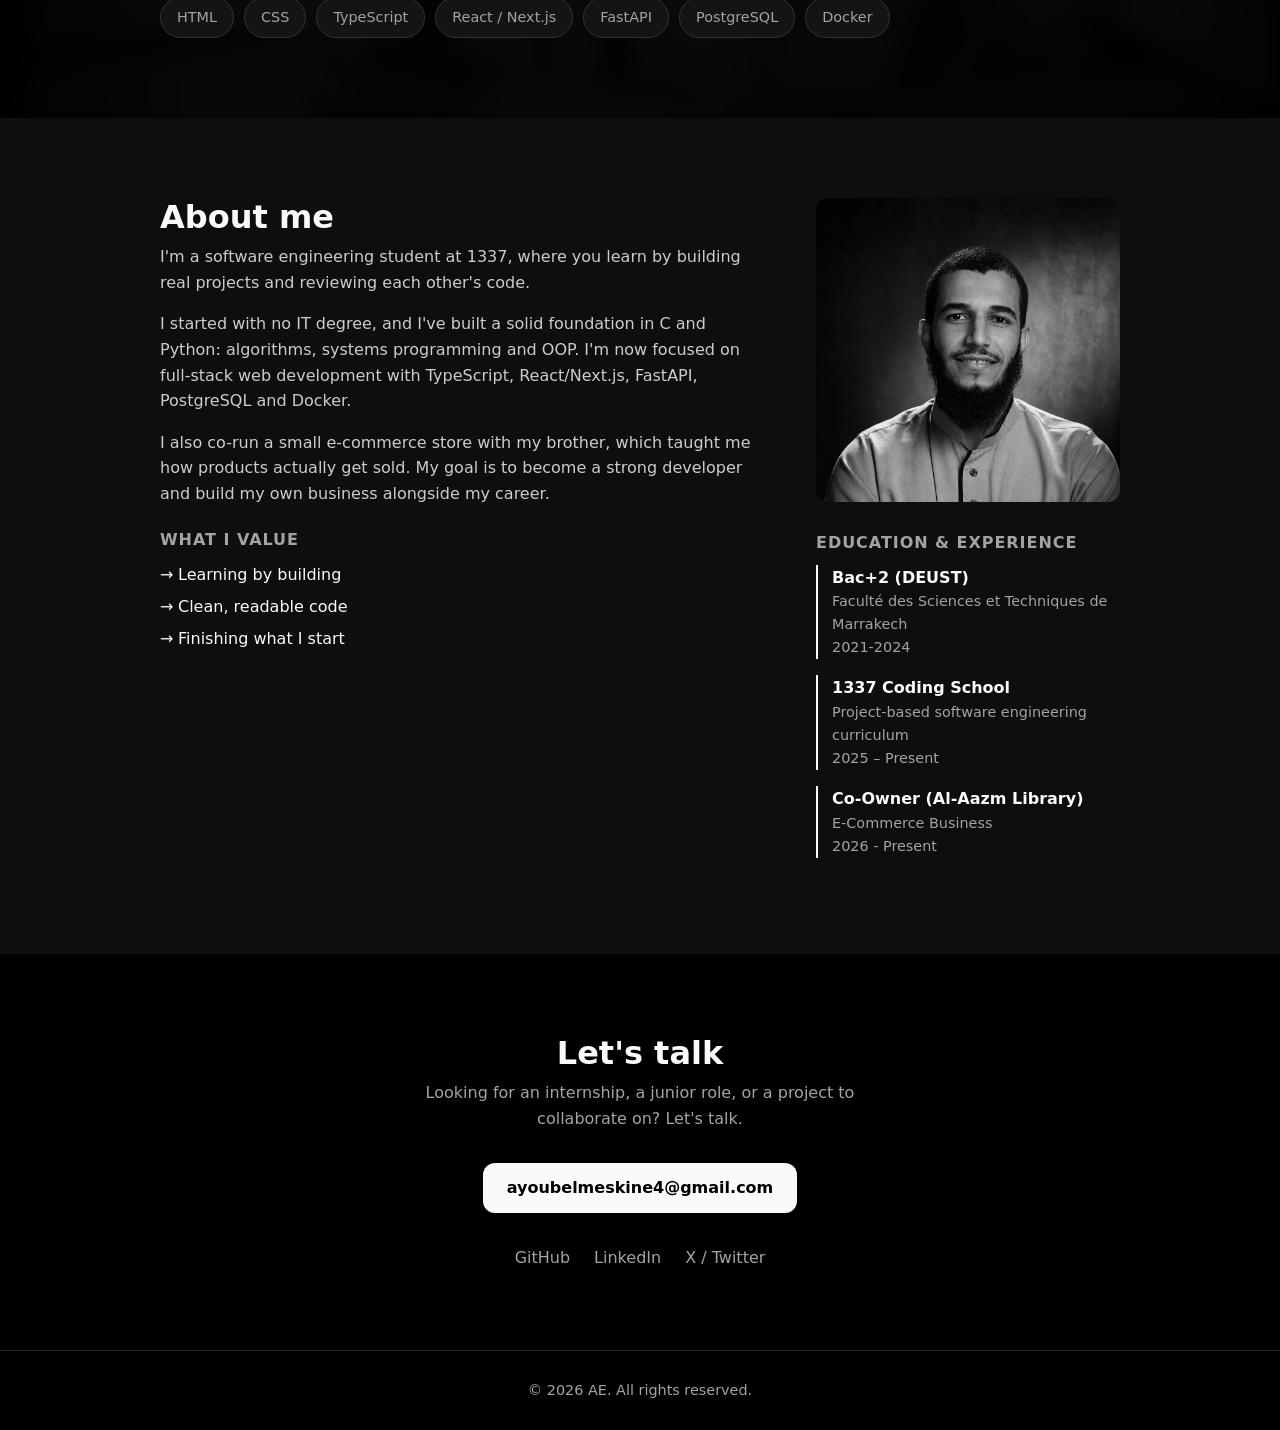
==== commit 9cc22885: "a" ====
--- a/index.html
+++ b/index.html
@@ -12,7 +12,7 @@
   <header class="site-header">
     <nav class="nav container">
       <a href="#hero" class="logo">
-        <img src="/home/ayoub/my_portfolio/src/logo.png" alt="Ayoub Elmeskine logo">
+        <img src="src/logo.png" alt="Ayoub Elmeskine logo">
       </a>
       <ul class="nav-links">
         <li><a href="#projects">Projects</a></li>
@@ -147,7 +147,7 @@
         </div>
 
         <div class="about-side">
-          <img src="/home/ayoub/my_portfolio/src/mine.png" alt="Ayoub Elmeskine" class="photo">
+          <img src="src/mine.png" alt="Ayoub Elmeskine" class="photo">
 
           <h3 class="skills-title">Education &amp; experience</h3>
           <ul class="timeline">
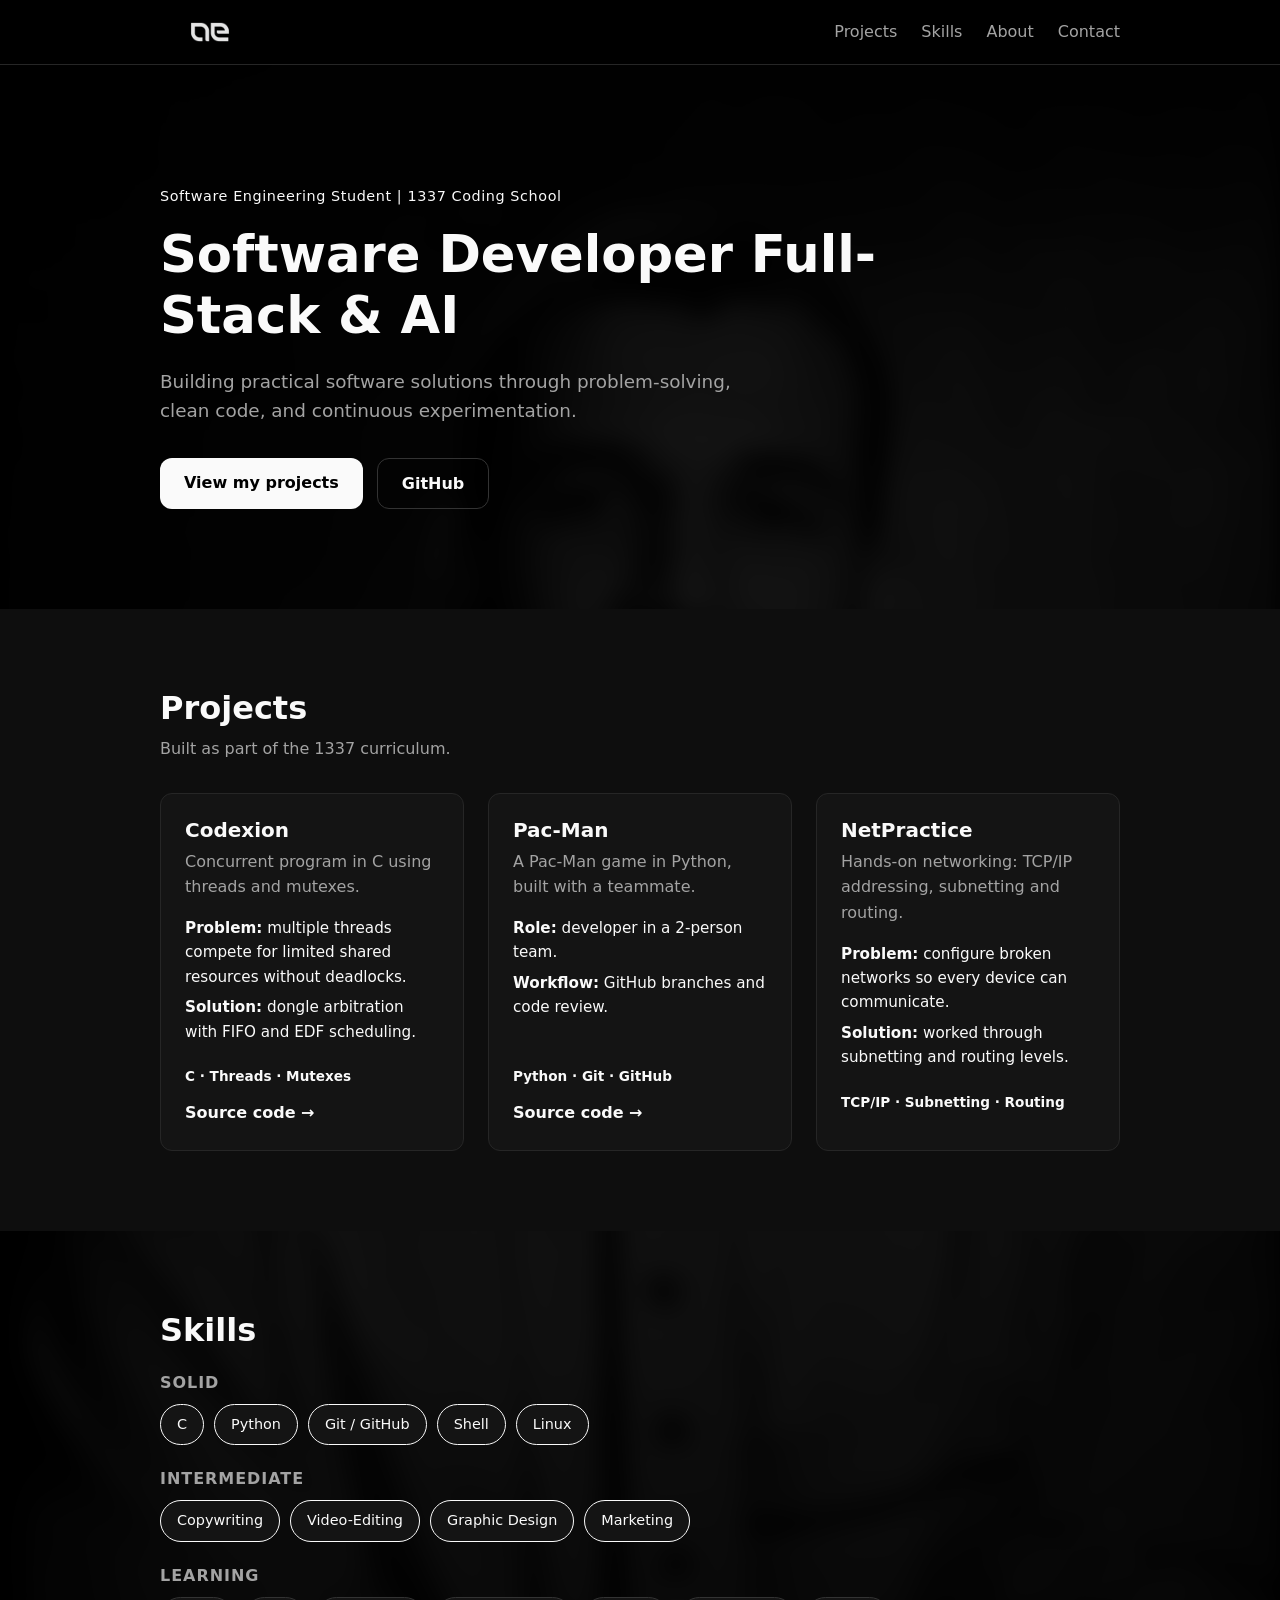
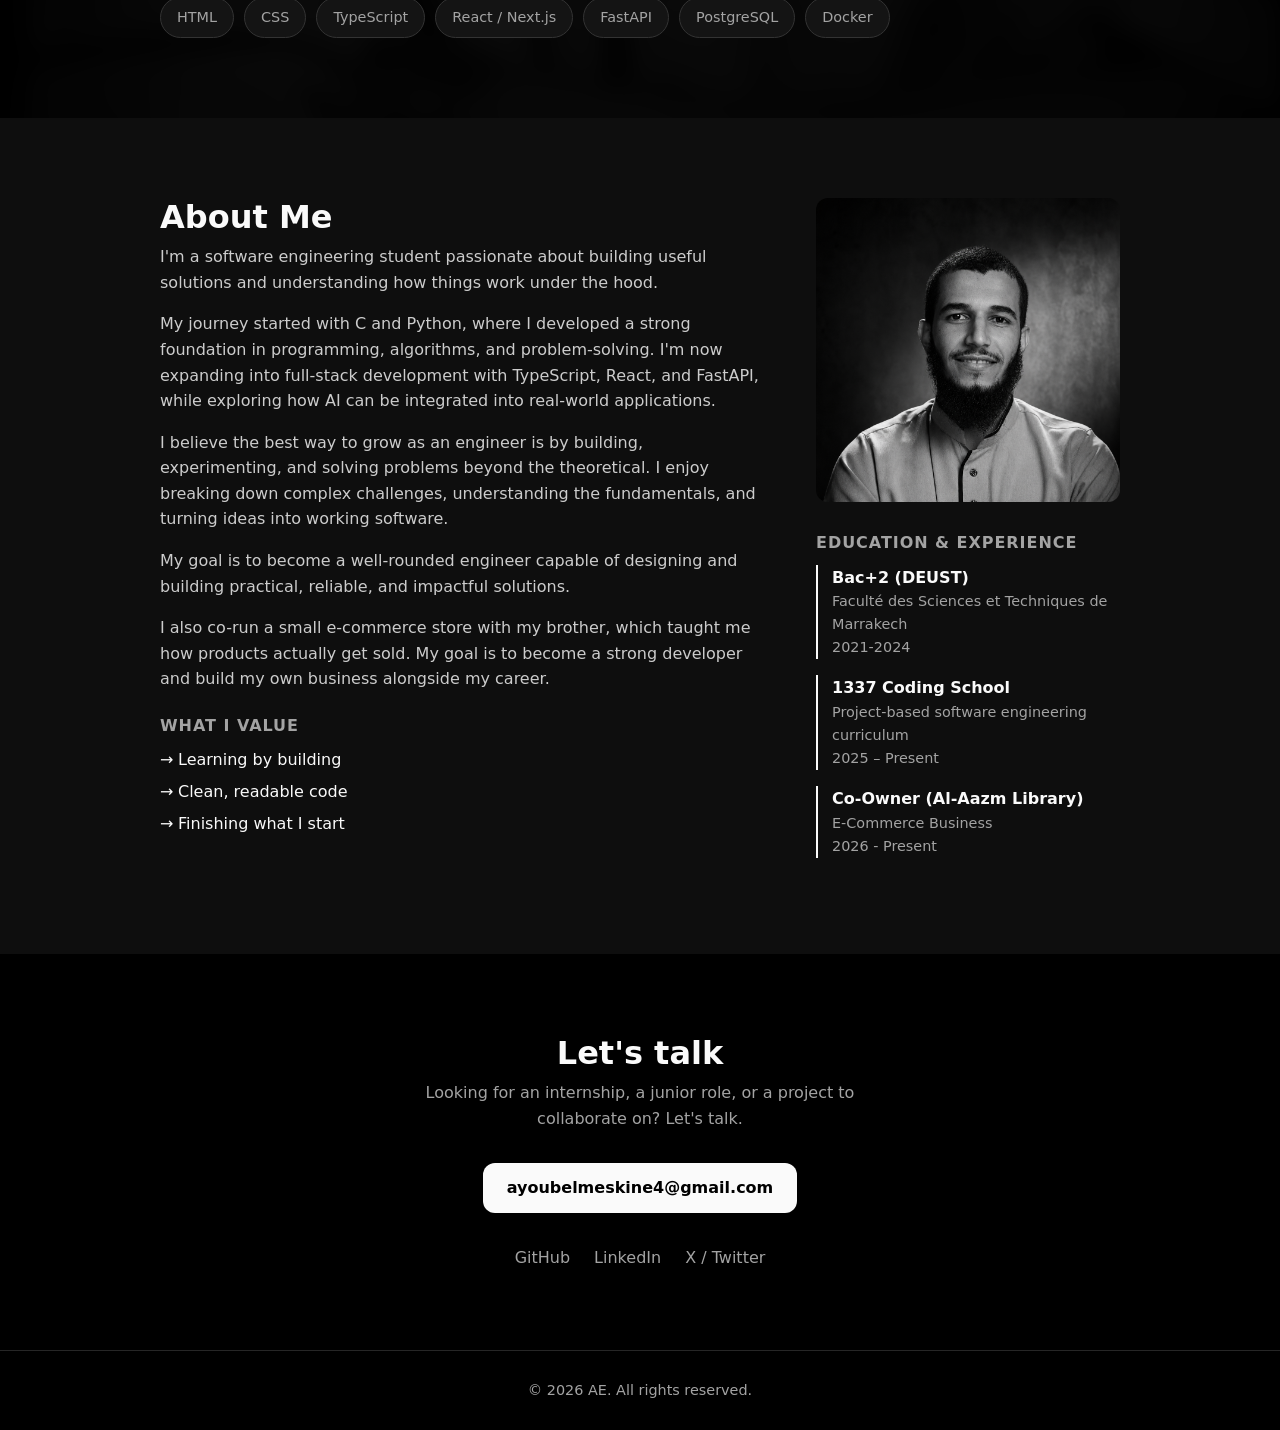
==== commit bee1b103: "a" ====
--- a/index.html
+++ b/index.html
@@ -121,17 +121,29 @@
     <section id="about" class="section">
       <div class="container about">
         <div class="about-text">
-          <h2>About me</h2>
-          <p>
-            I'm a software engineering student at 1337, where you
-            learn by building real projects and reviewing each other's code.
-          </p>
-          <p>
-            I started with no IT degree, and I've built a solid foundation in C and
-            Python: algorithms, systems programming and OOP. I'm now focused on
-            full-stack web development with TypeScript, React/Next.js, FastAPI,
-            PostgreSQL and Docker.
-          </p>
+          <h2>About Me</h2>
+          <p>
+            I'm a software engineering student passionate about building 
+            useful solutions and understanding how things work under the hood.
+          </p>
+
+          <p>
+            My journey started with C and Python, where I developed a strong foundation in programming, 
+            algorithms, and problem-solving. I'm now expanding into full-stack development with 
+            TypeScript, React, and FastAPI, while exploring how AI can be integrated into real-world applications.
+          </p>
+
+          <p>
+            I believe the best way to grow as an engineer is by building, experimenting, 
+            and solving problems beyond the theoretical. I enjoy breaking down complex challenges, 
+            understanding the fundamentals, and turning ideas into working software.
+          </p>
+
+          <p>
+            My goal is to become a well-rounded engineer capable of 
+            designing and building practical, reliable, and impactful solutions.
+          </p>
+
           <p>
             I also co-run a small e-commerce store with my brother, which taught me how
             products actually get sold. My goal is to become a strong developer and
